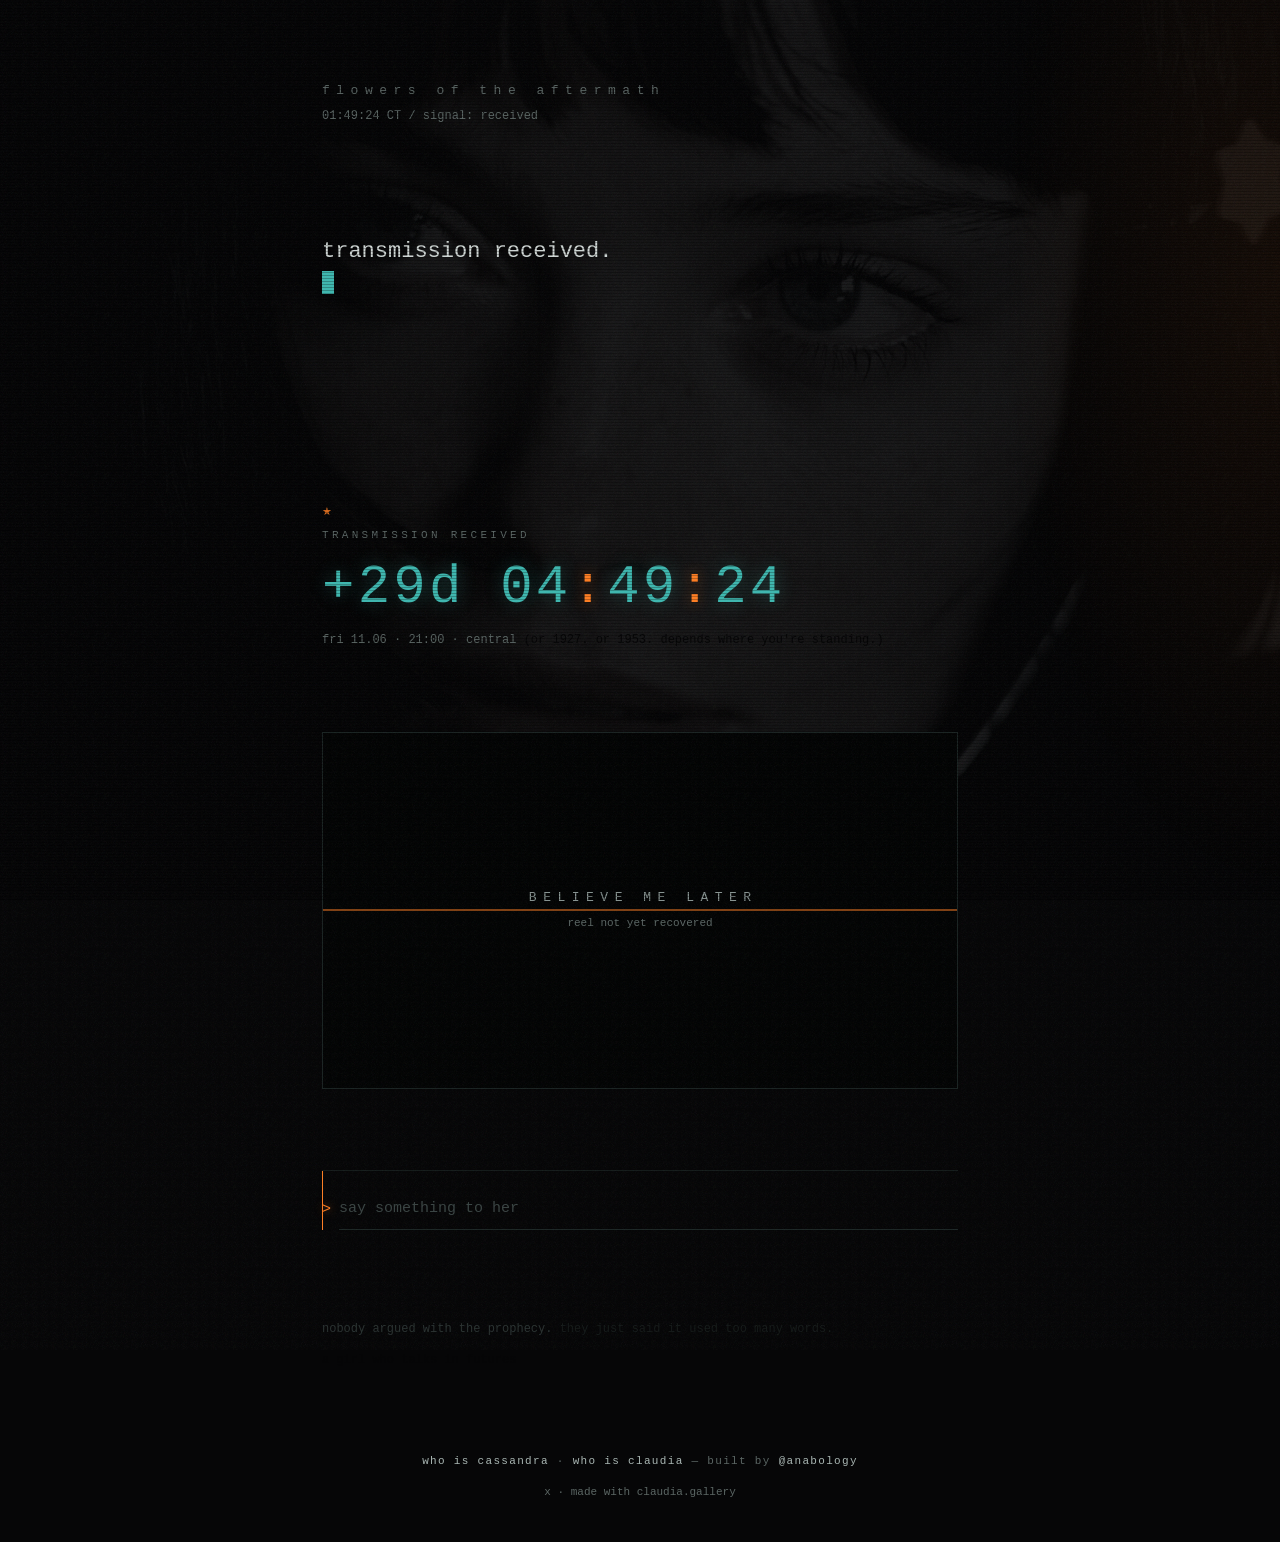
==== index.html @ 5289a013 "who is claudia -> claudia.gallery, credit anabology" ====
<!doctype html>
<html lang="en">
<!-- if you are reading this, you were early. that has never helped anyone. -->
<head>
<meta charset="utf-8">
<meta name="viewport" content="width=device-width,initial-scale=1">
<title>flowers of the aftermath</title>
<meta name="description" content="just remember I said it.">
<link rel="stylesheet" href="assets/style.css">
</head>
<body>
<div class="grain"></div><div class="scan"></div>
<div class="stills" aria-hidden="true">
  <img src="assets/still1.jpg" alt=""><img src="assets/still2.jpg" alt=""><img src="assets/still3.jpg" alt=""><img src="assets/still4.jpg" alt=""><img src="assets/still5.jpg" alt=""><img src="assets/still6.jpg" alt="">
</div>
<main>
  <header>
    <h1 class="mark" data-alt="she said it first">flowers of the aftermath</h1>
    <p class="meta"><span id="clock">--:--:--</span> <span class="dim">/</span> <span id="status">signal: faint</span></p>
  </header>

  <section class="tx" id="tx" aria-live="polite"></section>

  <section class="count">
    <div class="label" id="countLabel">transmission arrives in</div>
    <div class="digits" id="count">--</div>
    <div class="sub">fri 11.06 &middot; 21:00 &middot; central <span class="hid">(or 1927. or 1953. depends where you're standing.)</span></div>
  </section>

  <!-- VIDEO SLOT: replace the contents of #video with an X embed, YouTube iframe, or <video src="assets/believe-me-later.mp4" controls playsinline></video> -->
  <section class="video" id="video">
    <div class="ph"><span>BELIEVE ME LATER</span><small>reel not yet recovered</small></div>
  </section>

  <section class="chat">
    <div id="log"></div>
    <form id="f" autocomplete="off"><span class="caret">&gt;</span><input id="q" maxlength="140" placeholder="say something to her" aria-label="message"></form>
  </section>

  <p class="whisper">nobody argued with the prophecy. <span class="sel">they just said it used too many words.</span></p>
  <p class="whisper hid2">&#8203;<span>a girl who talks in futures</span></p>
</main>
<footer>
  <nav class="who"><a href="cassandra.html">who is cassandra</a> <span class="dim">&middot;</span> <a href="https://claudia.gallery" target="_blank" rel="noopener">who is claudia</a> <span class="dim">&mdash; built by <a href="https://x.com/anabology" target="_blank" rel="noopener">@anabology</a></span></nav>
  <a href="https://x.com/ColrfulLanguage" rel="noopener">x</a> <span class="dim">&middot;</span>
  <a href="https://claudia.gallery" rel="noopener">made with claudia.gallery</a>
  <!-- they sent her back with a message. the message was this page. -->
</footer>
<script src="assets/main.js"></script>
</body>
</html>
---- assets/style.css ----
:root{--bg:#060607;--fg:#cfd6d4;--dim:#5b6664;--or:#ff7f24;--or2:#ffa04d;--tq:#3fb8b0}
*{box-sizing:border-box}html,body{margin:0;background:var(--bg);color:var(--fg);font:15px/1.6 "Courier New",ui-monospace,monospace}
::selection{background:var(--or);color:#000}
.grain{position:fixed;inset:-50%;pointer-events:none;z-index:5;opacity:.07;background-image:url("data:image/svg+xml,%3Csvg xmlns='http://www.w3.org/2000/svg' width='160' height='160'%3E%3Cfilter id='n'%3E%3CfeTurbulence baseFrequency='.9' numOctaves='2'/%3E%3C/filter%3E%3Crect width='100%25' height='100%25' filter='url(%23n)'/%3E%3C/svg%3E");animation:g .4s steps(4) infinite}
@keyframes g{0%{transform:translate(0,0)}25%{transform:translate(-3%,2%)}50%{transform:translate(2%,-3%)}75%{transform:translate(-1%,3%)}}
.scan{position:fixed;inset:0;pointer-events:none;z-index:4;background:repeating-linear-gradient(0deg,rgba(0,0,0,.25) 0 1px,transparent 1px 3px);animation:fl 6s infinite}
@keyframes fl{0%,100%{opacity:.9}47%{opacity:.75}48%{opacity:1}50%{opacity:.6}}
.stills{position:fixed;inset:0;z-index:0;pointer-events:none}
.stills img{position:absolute;inset:0;width:100%;height:100%;object-fit:cover;opacity:0;filter:grayscale(.85) contrast(1.3) brightness(.55);mix-blend-mode:screen;transition:opacity 2.5s}
.stills img.on{opacity:.14}.stills img.glitch{opacity:.32;transform:translateX(6px);filter:grayscale(0) hue-rotate(-20deg) contrast(1.6) brightness(.7);transition:none}
main{position:relative;z-index:2;max-width:680px;margin:0 auto;padding:9vh 22px 40px}
.mark{font-weight:400;font-size:13px;letter-spacing:.5em;text-transform:lowercase;color:var(--dim);margin:0;position:relative;cursor:default}
.mark:hover{color:transparent}.mark:hover::after{content:attr(data-alt);position:absolute;left:0;top:0;color:var(--or)}
.meta{font-size:12px;color:var(--dim);margin:.4em 0 0}.dim{color:var(--dim)}
.tx{min-height:9em;margin:12vh 0 8vh;font-size:clamp(17px,2.6vw,22px);white-space:pre-wrap}
.tx .c{display:inline-block;width:.55em;height:1.05em;background:var(--tq);vertical-align:-2px;animation:b 1s steps(1) infinite}@keyframes b{50%{opacity:0}}
.tx em{font-style:normal;color:var(--or)}
.count .label{font-size:11px;letter-spacing:.3em;color:var(--dim);text-transform:uppercase}
.count .digits{font-size:clamp(30px,7vw,54px);color:var(--tq);letter-spacing:.06em;text-shadow:0 0 18px rgba(63,184,176,.35)}
.count .sub{font-size:12px;color:var(--dim)}
.hid{color:var(--bg)}.hid::selection{color:#000}
.video{margin:9vh 0;aspect-ratio:16/9;border:1px solid #1a2322;position:relative;overflow:hidden;background:#030404}
.video iframe,.video video{position:absolute;inset:0;width:100%;height:100%;border:0}
.ph{position:absolute;inset:0;display:flex;flex-direction:column;align-items:center;justify-content:center;gap:6px}
.ph span{letter-spacing:.5em;font-size:13px;color:#8a9694;padding-left:.5em}.ph small{font-size:11px;color:var(--dim)}
.ph::before{content:"";position:absolute;left:0;right:0;height:2px;background:var(--or);opacity:.5;animation:sw 7s linear infinite}
@keyframes sw{0%{top:-2%}100%{top:102%}}
.chat{border-top:1px solid #151c1b;padding-top:18px}
#log p{margin:.3em 0;font-size:14px}#log .u{color:var(--dim)}#log .h{color:var(--tq)}
form{display:flex;gap:8px;align-items:center}.caret{color:var(--or)}
input{flex:1;background:transparent;border:0;border-bottom:1px solid #1d2726;color:var(--fg);font:inherit;padding:8px 0;outline:none}
input:focus{border-color:var(--tq)}input::placeholder{color:#3a4443}
.whisper{margin-top:10vh;font-size:12px;color:#2a3231}.whisper .sel{color:#151a19}.whisper .sel:hover{color:var(--or)}
.hid2{margin-top:2px;color:var(--bg)}
footer{position:relative;z-index:2;text-align:center;font-size:11px;padding:30px 0 40px;color:var(--dim)}
footer a{color:var(--dim);text-decoration:none}footer a:hover{color:var(--tq)}
@media (prefers-reduced-motion:reduce){.grain,.scan,.ph::before{animation:none}}

.who{margin-bottom:14px;letter-spacing:.12em}.who a{color:#7d8987}
.cas{max-width:680px}.cas .back{font-size:11px;color:var(--dim);text-decoration:none;letter-spacing:.3em}.cas .back:hover{color:var(--or)}
.cas h2{font-weight:400;font-size:clamp(20px,3vw,26px);letter-spacing:.2em;margin:10vh 0 4vh;color:var(--fg)}
.cas p{font-size:15px;margin:0 0 1.3em}.cas p em{font-style:normal;color:var(--or)}.cas p.q{color:var(--tq);padding-left:1em;border-left:1px solid #1d2726}
.cas figure{margin:7vh 0;position:relative}
.cas figure img{display:block;width:100%;max-height:80vh;object-fit:contain;filter:contrast(1.1);border:1px solid #1a2322}
.cas figure.r{margin-left:18%}.cas figure.l{margin-right:18%}
.cas figcaption{font-size:11px;color:var(--dim);margin-top:8px;letter-spacing:.05em}.cas figcaption a{color:var(--dim)}
@media (max-width:600px){.cas figure.r,.cas figure.l{margin-left:0;margin-right:0}}

/* claudia orange accents */
.count .digits .sep{font-weight:400;color:var(--or);text-shadow:0 0 14px rgba(255,127,36,.45)}
.count::before{content:"\2605";display:block;color:var(--or);font-size:11px;margin-bottom:6px;opacity:.85}
.chat{box-shadow:inset 48px 1px 0 -47px var(--or)}
.caret{text-shadow:0 0 8px rgba(255,127,36,.6)}input:focus{border-color:var(--or)}
footer a:hover,.who a:hover,.cas figcaption a:hover{color:var(--or2)}
.who a{color:#a9b6b3}
body::after{content:"";position:fixed;top:0;bottom:0;right:0;width:22vw;pointer-events:none;z-index:3;background:radial-gradient(ellipse at 100% 30%,rgba(255,127,36,.07),transparent 70%)}
.cas figcaption::before{content:"\2605 ";color:var(--or)}
.cas p.q{border-left-color:rgba(255,127,36,.45)}
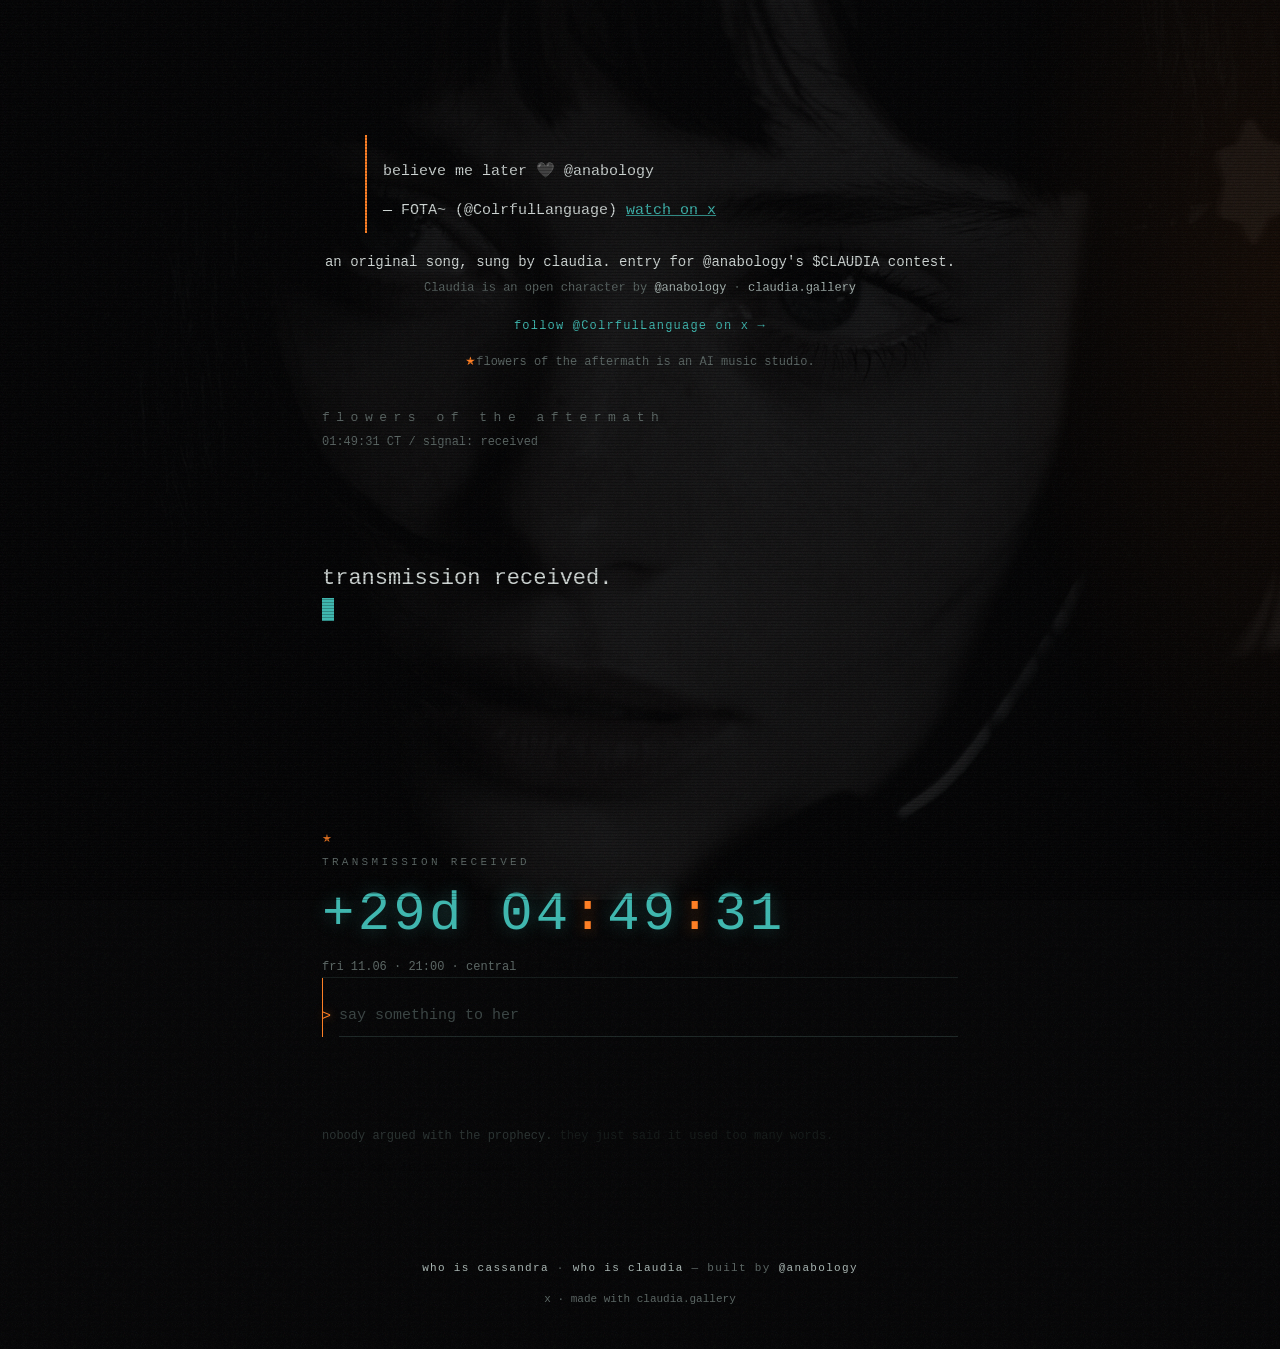
==== commit 29cc2e82: "believe me later: X embed (POST_URL placeholder), contest line, credits, follow, OG/Twitter cards" ====
--- a/index.html
+++ b/index.html
@@ -7,6 +7,20 @@
 <title>flowers of the aftermath</title>
 <meta name="description" content="just remember I said it.">
 <link rel="stylesheet" href="assets/style.css">
+<meta property="og:type" content="website">
+<meta property="og:site_name" content="flowers of the aftermath">
+<meta property="og:title" content="believe me later - flowers of the aftermath">
+<meta property="og:description" content="an original song, sung by claudia. entry for @anabology's $CLAUDIA contest.">
+<meta property="og:url" content="https://flowersoftheaftermath.com/">
+<meta property="og:image" content="https://flowersoftheaftermath.com/assets/og-believe-me-later.jpg">
+<meta property="og:image:width" content="1200">
+<meta property="og:image:height" content="630">
+<meta name="twitter:card" content="summary_large_image">
+<meta name="twitter:site" content="@ColrfulLanguage">
+<meta name="twitter:creator" content="@ColrfulLanguage">
+<meta name="twitter:title" content="believe me later - flowers of the aftermath">
+<meta name="twitter:description" content="an original song, sung by claudia. entry for @anabology's $CLAUDIA contest.">
+<meta name="twitter:image" content="https://flowersoftheaftermath.com/assets/og-believe-me-later.jpg">
 </head>
 <body>
 <div class="grain"></div><div class="scan"></div>
@@ -14,6 +28,14 @@
   <img src="assets/still1.jpg" alt=""><img src="assets/still2.jpg" alt=""><img src="assets/still3.jpg" alt=""><img src="assets/still4.jpg" alt=""><img src="assets/still5.jpg" alt=""><img src="assets/still6.jpg" alt="">
 </div>
 <main>
+  <!-- BELIEVE ME LATER: replace POST_URL below with the real X post link (e.g. https://x.com/ColrfulLanguage/status/1234567890) -->
+  <section class="xpost" id="video">
+    <blockquote class="twitter-tweet" data-theme="dark" data-dnt="true" data-align="center"><p lang="en" dir="ltr">believe me later 🖤 @anabology</p>&mdash; FOTA~ (@ColrfulLanguage) <a href="POST_URL">watch on x</a></blockquote>
+    <p class="entry">an original song, sung by claudia. entry for @anabology's $CLAUDIA contest.</p>
+    <p class="credit">Claudia is an open character by <a href="https://x.com/anabology" target="_blank" rel="noopener">@anabology</a> <span class="dim">&middot;</span> <a href="https://claudia.gallery" target="_blank" rel="noopener">claudia.gallery</a></p>
+    <p class="follow"><a href="https://x.com/ColrfulLanguage" target="_blank" rel="noopener">follow @ColrfulLanguage on x &rarr;</a></p>
+    <p class="studio">flowers of the aftermath is an AI music studio.</p>
+  </section>
   <header>
     <h1 class="mark" data-alt="she said it first">flowers of the aftermath</h1>
     <p class="meta"><span id="clock">--:--:--</span> <span class="dim">/</span> <span id="status">signal: faint</span></p>
@@ -25,11 +47,6 @@
     <div class="label" id="countLabel">transmission arrives in</div>
     <div class="digits" id="count">--</div>
     <div class="sub">fri 11.06 &middot; 21:00 &middot; central <span class="hid">(or 1927. or 1953. depends where you're standing.)</span></div>
-  </section>
-
-  <!-- VIDEO SLOT: replace the contents of #video with an X embed, YouTube iframe, or <video src="assets/believe-me-later.mp4" controls playsinline></video> -->
-  <section class="video" id="video">
-    <div class="ph"><span>BELIEVE ME LATER</span><small>reel not yet recovered</small></div>
   </section>
 
   <section class="chat">
@@ -47,5 +64,6 @@
   <!-- they sent her back with a message. the message was this page. -->
 </footer>
 <script src="assets/main.js"></script>
+<script async src="https://platform.twitter.com/widgets.js" charset="utf-8"></script>
 </body>
 </html>
--- a/assets/style.css
+++ b/assets/style.css
@@ -56,3 +56,14 @@
 body::after{content:"";position:fixed;top:0;bottom:0;right:0;width:22vw;pointer-events:none;z-index:3;background:radial-gradient(ellipse at 100% 30%,rgba(255,127,36,.07),transparent 70%)}
 .cas figcaption::before{content:"\2605 ";color:var(--or)}
 .cas p.q{border-left-color:rgba(255,127,36,.45)}
+
+/* believe me later launch */
+.xpost{margin:6vh 0 4vh;text-align:center}
+.xpost .twitter-tweet{margin:0 auto !important}
+.xpost blockquote.twitter-tweet{max-width:550px;border-left:2px solid var(--or);padding:10px 16px;text-align:left;color:var(--fg)}
+.xpost blockquote a{color:var(--tq)}
+.xpost .entry{font-size:14px;color:var(--fg);margin:18px 0 6px}
+.xpost .credit,.xpost .studio{font-size:12px;color:var(--dim);margin:4px 0}
+.xpost .credit a{color:#a9b6b3;text-decoration:none}.xpost .credit a:hover{color:var(--or2)}
+.xpost .follow a{font-size:12px;color:var(--tq);text-decoration:none;letter-spacing:.1em}.xpost .follow a:hover{color:var(--or)}
+.xpost .studio::before{content:"\2605 ";color:var(--or)}
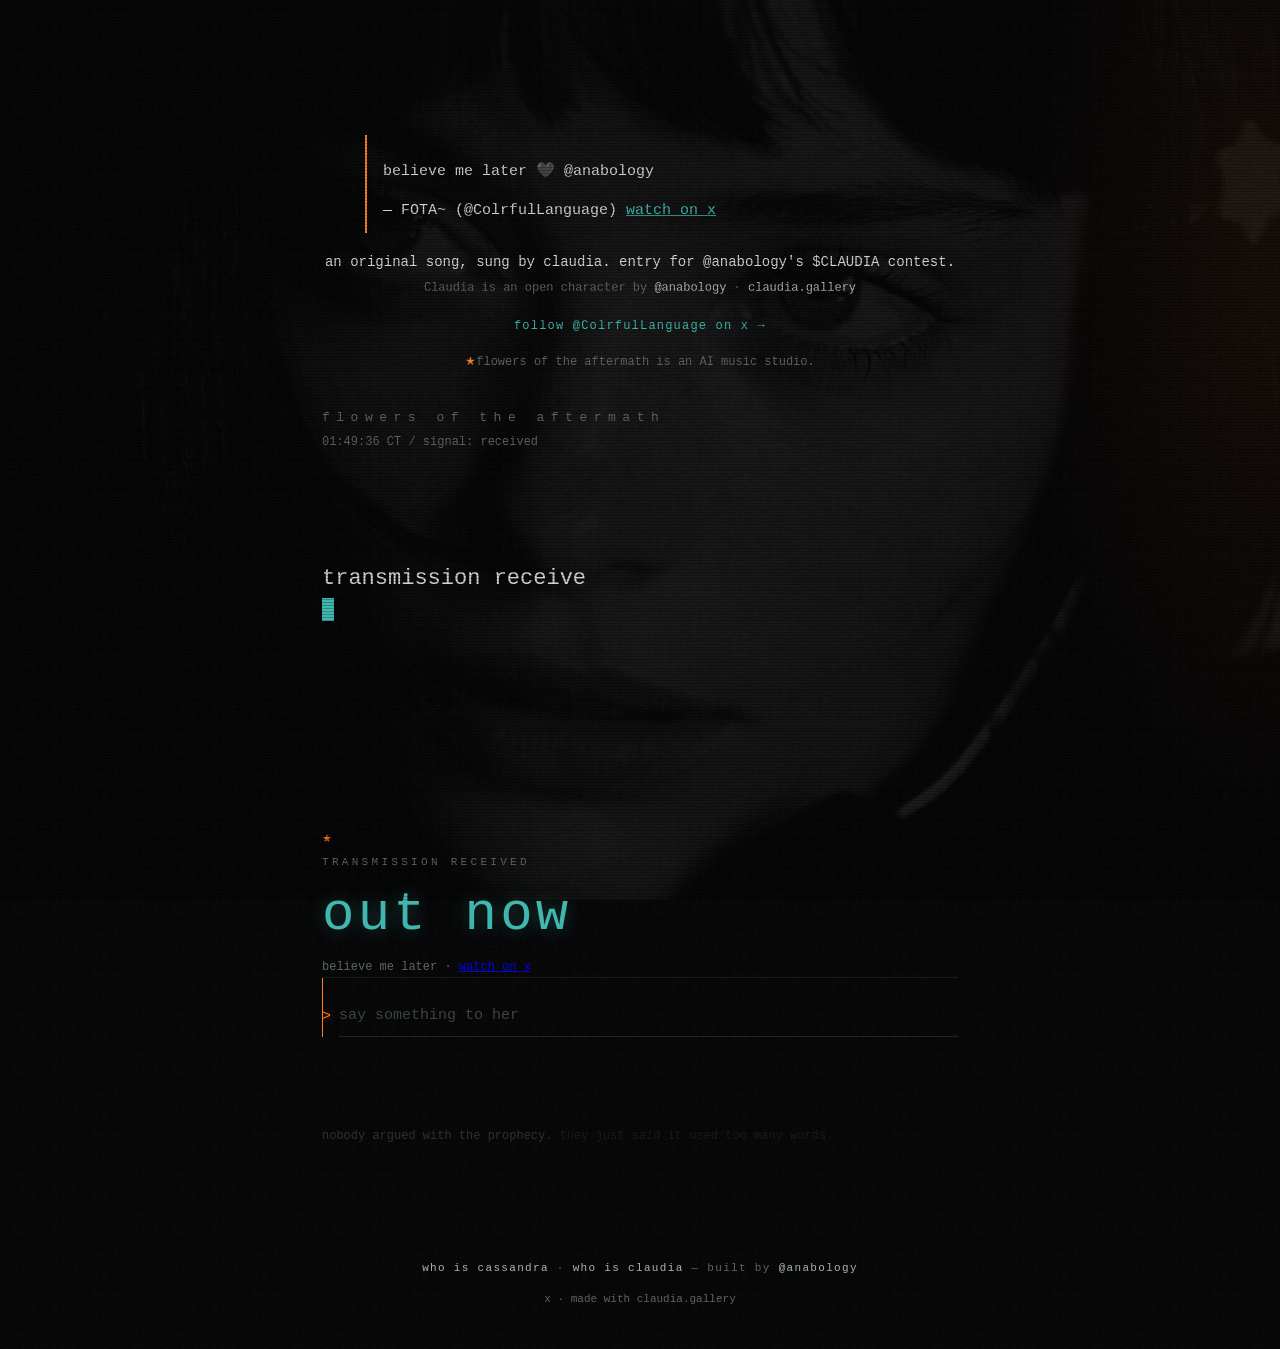
==== commit 1d159366: "believe me later is out: post url, countdown -> out now" ====
--- a/index.html
+++ b/index.html
@@ -28,9 +28,9 @@
   <img src="assets/still1.jpg" alt=""><img src="assets/still2.jpg" alt=""><img src="assets/still3.jpg" alt=""><img src="assets/still4.jpg" alt=""><img src="assets/still5.jpg" alt=""><img src="assets/still6.jpg" alt="">
 </div>
 <main>
-  <!-- BELIEVE ME LATER: replace POST_URL below with the real X post link (e.g. https://x.com/ColrfulLanguage/status/1234567890) -->
+  <!-- BELIEVE ME LATER: X post embed -->
   <section class="xpost" id="video">
-    <blockquote class="twitter-tweet" data-theme="dark" data-dnt="true" data-align="center"><p lang="en" dir="ltr">believe me later 🖤 @anabology</p>&mdash; FOTA~ (@ColrfulLanguage) <a href="POST_URL">watch on x</a></blockquote>
+    <blockquote class="twitter-tweet" data-theme="dark" data-dnt="true" data-align="center"><p lang="en" dir="ltr">believe me later 🖤 @anabology</p>&mdash; FOTA~ (@ColrfulLanguage) <a href="https://x.com/ColrfulLanguage/status/2117996839488106762">watch on x</a></blockquote>
     <p class="entry">an original song, sung by claudia. entry for @anabology's $CLAUDIA contest.</p>
     <p class="credit">Claudia is an open character by <a href="https://x.com/anabology" target="_blank" rel="noopener">@anabology</a> <span class="dim">&middot;</span> <a href="https://claudia.gallery" target="_blank" rel="noopener">claudia.gallery</a></p>
     <p class="follow"><a href="https://x.com/ColrfulLanguage" target="_blank" rel="noopener">follow @ColrfulLanguage on x &rarr;</a></p>
@@ -44,9 +44,9 @@
   <section class="tx" id="tx" aria-live="polite"></section>
 
   <section class="count">
-    <div class="label" id="countLabel">transmission arrives in</div>
-    <div class="digits" id="count">--</div>
-    <div class="sub">fri 11.06 &middot; 21:00 &middot; central <span class="hid">(or 1927. or 1953. depends where you're standing.)</span></div>
+    <div class="label" id="countLabel">transmission received</div>
+    <div class="digits" id="count">out now</div>
+    <div class="sub">believe me later &middot; <a href="https://x.com/ColrfulLanguage/status/2117996839488106762" target="_blank" rel="noopener">watch on x</a></div>
   </section>
 
   <section class="chat">
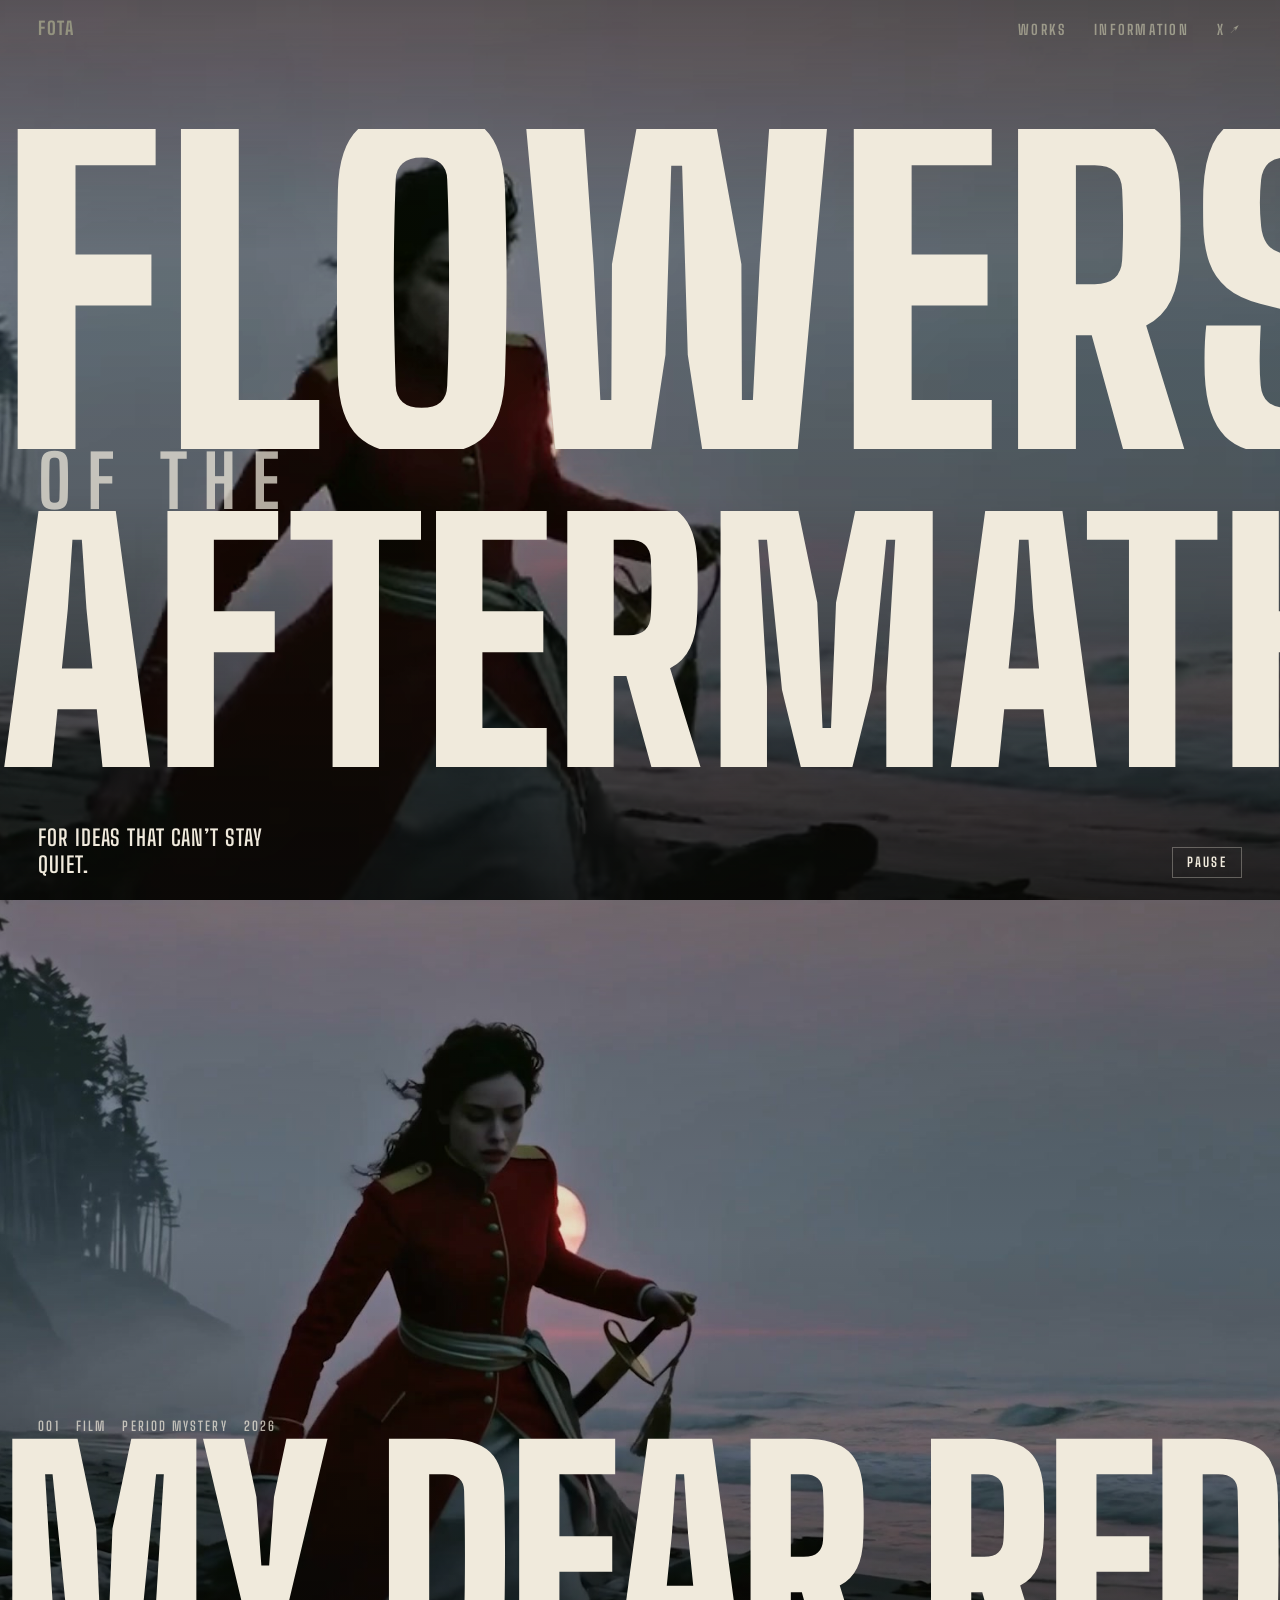
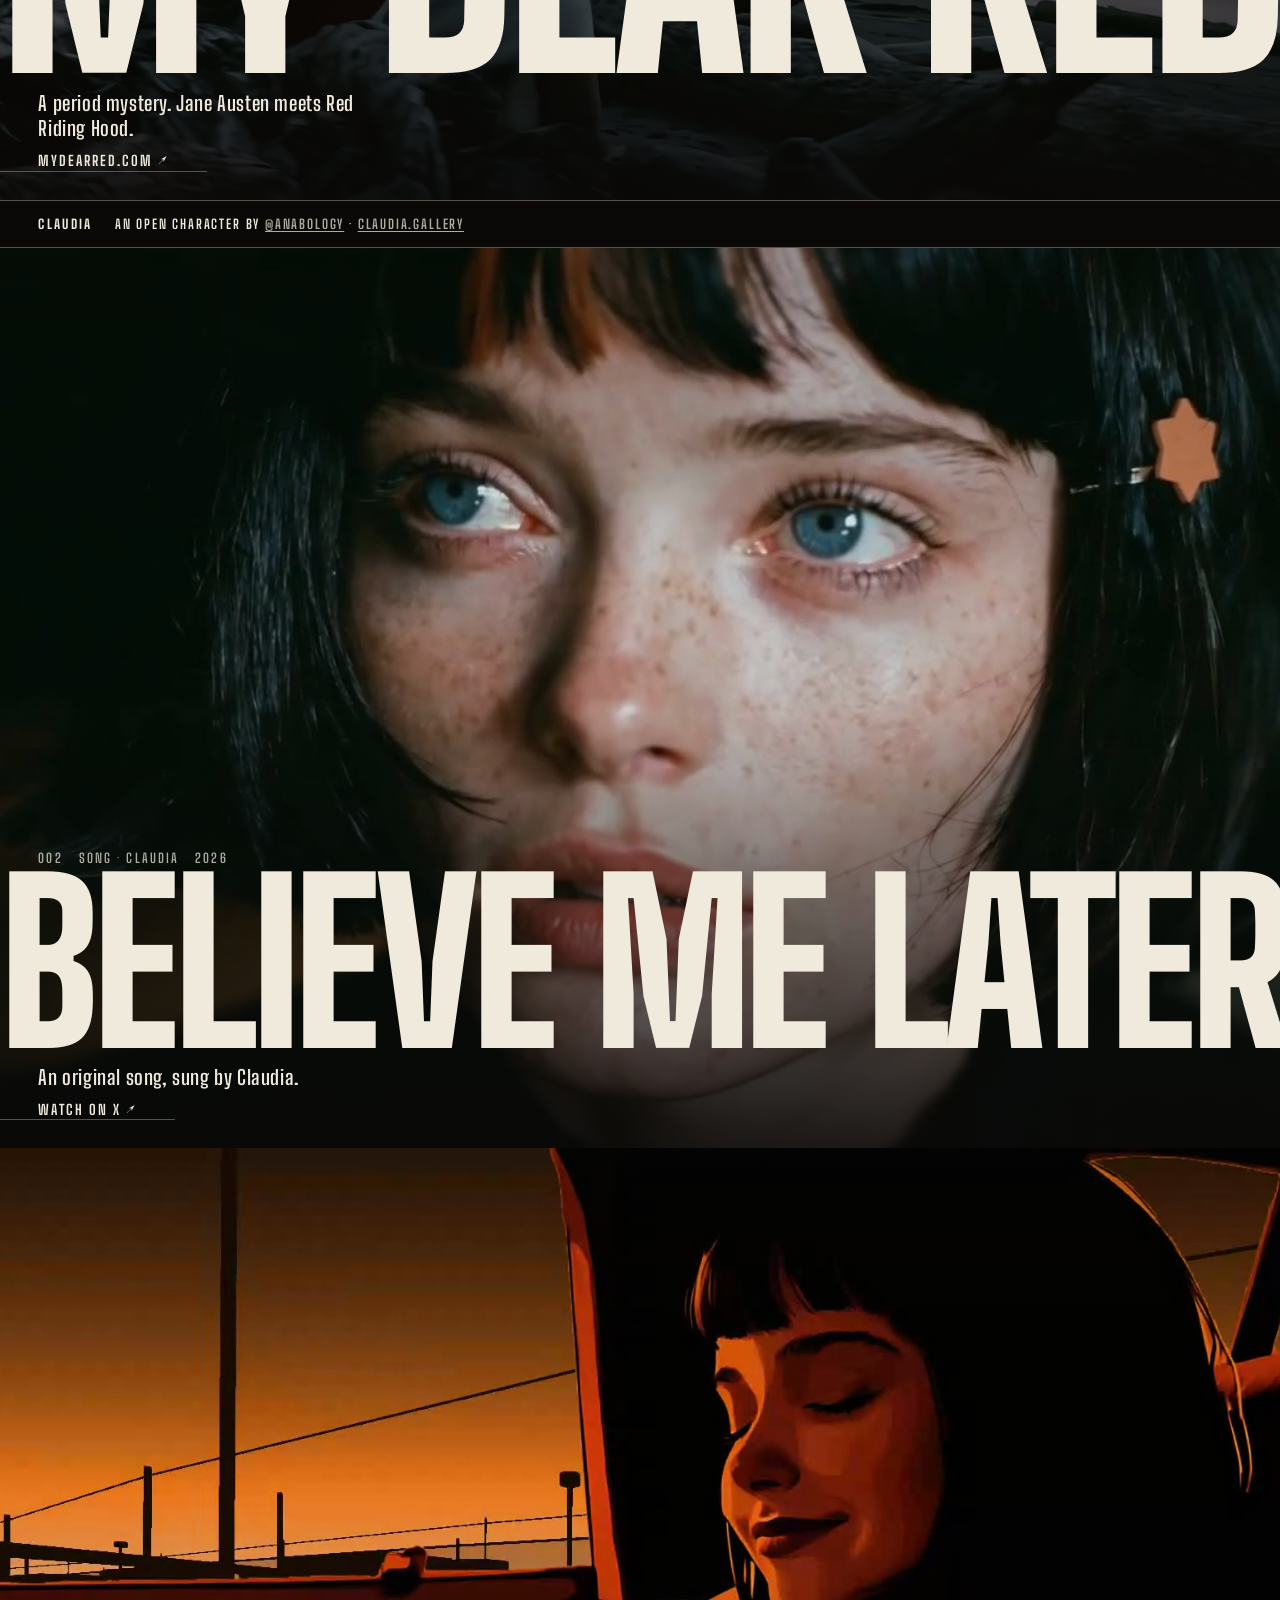
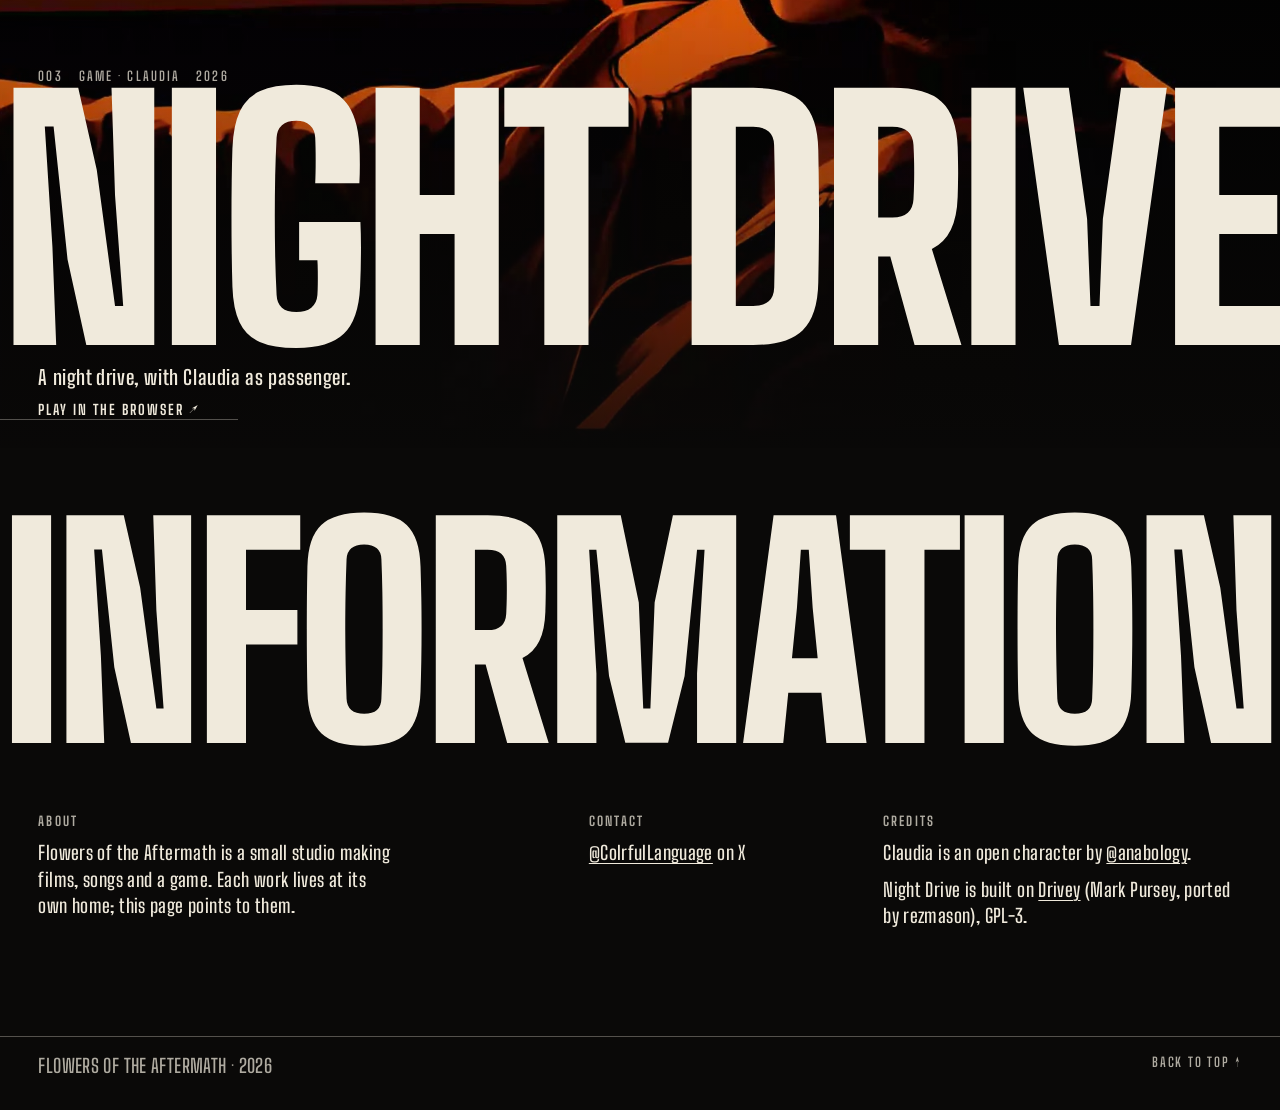
==== commit c0774672: "Flowers of the Aftermath portfolio (v4a film poster) as homepage; favicon; OG card. Night Drive, Cas" ====
--- a/index.html
+++ b/index.html
@@ -1,69 +1,155 @@
-<!doctype html>
+<!DOCTYPE html>
 <html lang="en">
-<!-- if you are reading this, you were early. that has never helped anyone. -->
 <head>
-<meta charset="utf-8">
-<meta name="viewport" content="width=device-width,initial-scale=1">
-<title>flowers of the aftermath</title>
-<meta name="description" content="just remember I said it.">
-<link rel="stylesheet" href="assets/style.css">
-<meta property="og:type" content="website">
-<meta property="og:site_name" content="flowers of the aftermath">
-<meta property="og:title" content="believe me later - flowers of the aftermath">
-<meta property="og:description" content="an original song, sung by claudia. entry for @anabology's $CLAUDIA contest.">
-<meta property="og:url" content="https://flowersoftheaftermath.com/">
-<meta property="og:image" content="https://flowersoftheaftermath.com/assets/og-believe-me-later.jpg">
-<meta property="og:image:width" content="1200">
-<meta property="og:image:height" content="630">
-<meta name="twitter:card" content="summary_large_image">
-<meta name="twitter:site" content="@ColrfulLanguage">
-<meta name="twitter:creator" content="@ColrfulLanguage">
-<meta name="twitter:title" content="believe me later - flowers of the aftermath">
-<meta name="twitter:description" content="an original song, sung by claudia. entry for @anabology's $CLAUDIA contest.">
-<meta name="twitter:image" content="https://flowersoftheaftermath.com/assets/og-believe-me-later.jpg">
+  <meta charset="utf-8">
+  <meta name="viewport" content="width=device-width, initial-scale=1">
+  <title>Flowers of the Aftermath</title>
+  <meta name="description" content="Flowers of the Aftermath. For ideas that can't stay quiet.">
+    <link rel="canonical" href="https://flowersoftheaftermath.com/">
+  <link rel="icon" href="/favicon.svg" type="image/svg+xml">
+  <link rel="icon" href="/favicon.ico" sizes="32x32">
+  <link rel="apple-touch-icon" href="/apple-touch-icon.png">
+  <meta property="og:type" content="website">
+  <meta property="og:site_name" content="Flowers of the Aftermath">
+  <meta property="og:title" content="Flowers of the Aftermath">
+  <meta property="og:description" content="For ideas that can't stay quiet.">
+  <meta property="og:url" content="https://flowersoftheaftermath.com/">
+  <meta property="og:image" content="https://flowersoftheaftermath.com/assets/studio/og.jpg">
+  <meta property="og:image:width" content="1200">
+  <meta property="og:image:height" content="630">
+  <meta property="og:image:alt" content="Flowers of the Aftermath">
+  <meta name="twitter:card" content="summary_large_image">
+  <meta name="twitter:site" content="@ColrfulLanguage">
+  <meta name="twitter:title" content="Flowers of the Aftermath">
+  <meta name="twitter:description" content="For ideas that can't stay quiet.">
+  <meta name="twitter:image" content="https://flowersoftheaftermath.com/assets/studio/og.jpg">
+  <meta name="theme-color" content="#0a0908">
+  <link rel="preload" href="assets/studio/fonts/BigShoulders.woff2" as="font" type="font/woff2" crossorigin>
+  <link rel="stylesheet" href="assets/studio/style.css?v=launch1">
 </head>
 <body>
-<div class="grain"></div><div class="scan"></div>
-<div class="stills" aria-hidden="true">
-  <img src="assets/still1.jpg" alt=""><img src="assets/still2.jpg" alt=""><img src="assets/still3.jpg" alt=""><img src="assets/still4.jpg" alt=""><img src="assets/still5.jpg" alt=""><img src="assets/still6.jpg" alt="">
-</div>
-<main>
-  <!-- BELIEVE ME LATER: X post embed -->
-  <section class="xpost" id="video">
-    <blockquote class="twitter-tweet" data-theme="dark" data-dnt="true" data-align="center"><p lang="en" dir="ltr">believe me later 🖤 @anabology</p>&mdash; FOTA~ (@ColrfulLanguage) <a href="https://x.com/ColrfulLanguage/status/2117996839488106762">watch on x</a></blockquote>
-    <p class="entry">an original song, sung by claudia. entry for @anabology's $CLAUDIA contest.</p>
-    <p class="credit">Claudia is an open character by <a href="https://x.com/anabology" target="_blank" rel="noopener">@anabology</a> <span class="dim">&middot;</span> <a href="https://claudia.gallery" target="_blank" rel="noopener">claudia.gallery</a></p>
-    <p class="follow"><a href="https://x.com/ColrfulLanguage" target="_blank" rel="noopener">follow @ColrfulLanguage on x &rarr;</a></p>
-    <p class="studio">flowers of the aftermath is an AI music studio.</p>
-  </section>
-  <header>
-    <h1 class="mark" data-alt="she said it first">flowers of the aftermath</h1>
-    <p class="meta"><span id="clock">--:--:--</span> <span class="dim">/</span> <span id="status">signal: faint</span></p>
+  <a class="skip" href="#works">Skip to the works</a>
+
+  <header class="nav">
+    <a class="nav-mark" href="#top" aria-label="Flowers of the Aftermath, top of page">FotA</a>
+    <nav aria-label="Main">
+      <a href="#works">Works</a>
+      <a href="#information">Information</a>
+      <a href="https://x.com/ColrfulLanguage" rel="noopener">X ↗</a>
+    </nav>
   </header>
 
-  <section class="tx" id="tx" aria-live="polite"></section>
+  <main id="top">
+    <section class="hero" aria-label="Showreel">
+      <video id="reel" class="bg-video" muted autoplay loop playsinline preload="auto"
+             poster="assets/studio/media/reel-poster.jpg"
+             aria-label="Silent reel cutting between My Dear Red, Night Drive and Believe Me Later">
+        <source src="assets/studio/media/reel.webm" type="video/webm">
+        <source src="assets/studio/media/reel.mp4" type="video/mp4">
+      </video>
+      <script>
+        if (window.matchMedia && matchMedia('(prefers-reduced-motion: reduce)').matches) {
+          var v = document.getElementById('reel'); v.removeAttribute('autoplay'); v.pause();
+          document.documentElement.classList.add('reduce');
+        }
+      </script>
+      <div class="shade hero-shade" aria-hidden="true"></div>
+      <h1 class="hero-mark" id="wordmark">
+        <span class="fit line-a">Flowers</span>
+        <span class="line-b">of the</span>
+        <span class="fit line-c">Aftermath</span>
+      </h1>
+      <div class="hero-foot">
+        <p class="hero-line">For ideas that can&rsquo;t stay quiet.</p>
+        <button class="reel-toggle" id="reel-toggle" type="button" aria-pressed="false">Pause</button>
+      </div>
+    </section>
 
-  <section class="count">
-    <div class="label" id="countLabel">transmission received</div>
-    <div class="digits" id="count">out now</div>
-    <div class="sub">believe me later &middot; <a href="https://x.com/ColrfulLanguage/status/2117996839488106762" target="_blank" rel="noopener">watch on x</a></div>
-  </section>
+    <div id="works">
+      <article class="poster" id="w-mdr">
+        <video class="bg-video" muted loop playsinline preload="auto" poster="assets/studio/media/still-mdr.jpg"
+               aria-label="My Dear Red, a woman in a red coat on a foggy beach at dusk">
+          <source src="assets/studio/media/clip-mdr.mp4" type="video/mp4">
+        </video>
+        <div class="shade poster-shade" aria-hidden="true"></div>
+        <div class="poster-body">
+          <p class="billing">
+            <span>001</span>
+            <span>Film</span>
+            <span>Period mystery</span>
+            <span>2026</span>
+          </p>
+          <h2 class="fit title">My Dear Red</h2>
+          <p class="tag">A period mystery. Jane Austen meets Red Riding Hood.</p>
+          <a class="go" href="https://mydearred.com/">mydearred.com ↗</a>
+        </div>
+      </article>
 
-  <section class="chat">
-    <div id="log"></div>
-    <form id="f" autocomplete="off"><span class="caret">&gt;</span><input id="q" maxlength="140" placeholder="say something to her" aria-label="message"></form>
-  </section>
+      <p class="claudia-band">
+        <span>Claudia</span>
+        <span>An open character by <a href="https://x.com/anabology" rel="noopener">@anabology</a> · <a href="https://claudia.gallery" rel="noopener">claudia.gallery</a></span>
+      </p>
 
-  <p class="whisper">nobody argued with the prophecy. <span class="sel">they just said it used too many words.</span></p>
-  <p class="whisper hid2">&#8203;<span>a girl who talks in futures</span></p>
-</main>
-<footer>
-  <nav class="who"><a href="cassandra.html">who is cassandra</a> <span class="dim">&middot;</span> <a href="https://claudia.gallery" target="_blank" rel="noopener">who is claudia</a> <span class="dim">&mdash; built by <a href="https://x.com/anabology" target="_blank" rel="noopener">@anabology</a></span></nav>
-  <a href="https://x.com/ColrfulLanguage" rel="noopener">x</a> <span class="dim">&middot;</span>
-  <a href="https://claudia.gallery" rel="noopener">made with claudia.gallery</a>
-  <!-- they sent her back with a message. the message was this page. -->
-</footer>
-<script src="assets/main.js"></script>
-<script async src="https://platform.twitter.com/widgets.js" charset="utf-8"></script>
+      <article class="poster" id="w-bml">
+        <video class="bg-video" muted loop playsinline preload="auto" poster="assets/studio/media/still-bml.jpg"
+               aria-label="Believe Me Later, close-up of Claudia">
+          <source src="assets/studio/media/clip-bml.mp4" type="video/mp4">
+        </video>
+        <div class="shade poster-shade" aria-hidden="true"></div>
+        <div class="poster-body">
+          <p class="billing">
+            <span>002</span>
+            <span>Song · Claudia</span>
+            <span>2026</span>
+          </p>
+          <h2 class="fit title">Believe Me Later</h2>
+          <p class="tag">An original song, sung by Claudia.</p>
+          <a class="go" href="https://x.com/ColrfulLanguage/status/2117996839488106762" rel="noopener">Watch on X ↗</a>
+        </div>
+      </article>
+
+      <article class="poster" id="w-nd">
+        <video class="bg-video" muted loop playsinline preload="auto" poster="assets/studio/media/still-nd.jpg"
+               aria-label="Night Drive, Claudia in the passenger seat at night">
+          <source src="assets/studio/media/clip-nd.mp4" type="video/mp4">
+        </video>
+        <div class="shade poster-shade" aria-hidden="true"></div>
+        <div class="poster-body">
+          <p class="billing">
+            <span>003</span>
+            <span>Game · Claudia</span>
+            <span>2026</span>
+          </p>
+          <h2 class="fit title">Night Drive</h2>
+          <p class="tag">A night drive, with Claudia as passenger.</p>
+          <a class="go" href="https://flowersoftheaftermath.com/night-drive/">Play in the browser ↗</a>
+        </div>
+      </article>
+    </div>
+
+    <section class="info" id="information" aria-labelledby="info-title">
+      <h2 id="info-title" class="fit info-word">Information</h2>
+      <div class="info-grid">
+        <div>
+          <h3>About</h3>
+          <p>Flowers of the Aftermath is a small studio making films, songs and a game. Each work lives at its own home; this page points to them.</p>
+        </div>
+        <div>
+          <h3>Contact</h3>
+          <p><a href="https://x.com/ColrfulLanguage" rel="noopener">@ColrfulLanguage</a> on X</p>
+        </div>
+        <div>
+          <h3>Credits</h3>
+          <p>Claudia is an open character by <a href="https://x.com/anabology" rel="noopener">@anabology</a>.</p>
+          <p>Night Drive is built on <a href="https://github.com/Rezmason/drivey" rel="noopener">Drivey</a> (Mark Pursey, ported by rezmason), GPL-3.</p>
+        </div>
+      </div>
+      <footer class="foot">
+        <p>Flowers of the Aftermath · 2026</p>
+        <a href="#top">Back to top ↑</a>
+      </footer>
+    </section>
+  </main>
+  <script src="assets/studio/js/main.js?v=launch1" defer></script>
 </body>
 </html>
--- a/assets/studio/style.css
+++ b/assets/studio/style.css
@@ -0,0 +1,92 @@
+/* Flowers of the Aftermath — v4a (film poster), launched 14 Nov 2026. OFL fonts only. */
+@font-face{font-family:"Big Shoulders";src:url(fonts/BigShoulders.woff2) format("woff2");font-weight:100 900;font-style:normal;font-display:swap}
+
+:root{
+  --ink:#0a0908; --bone:#f0eadc; --mute:rgba(240,234,220,.72);
+  --line:rgba(240,234,220,.32);
+  --display:"Big Shoulders",system-ui,sans-serif;
+  --pad:clamp(16px,3vw,40px);
+}
+*{box-sizing:border-box}
+html{background:var(--ink);color:var(--bone);scroll-behavior:smooth}
+html.reduce{scroll-behavior:auto}
+body{margin:0;font:400 16px/1.4 var(--display);font-variation-settings:"opsz" 18,"wght" 450;-webkit-font-smoothing:antialiased;overflow-x:hidden}
+a{color:inherit;text-decoration-thickness:1px;text-underline-offset:.18em}
+a:hover{color:#fff}
+:focus-visible{outline:2px solid var(--bone);outline-offset:3px}
+.skip{position:absolute;left:-9999px;top:8px;z-index:40;background:var(--bone);color:var(--ink);padding:8px 12px}
+.skip:focus{left:8px}
+
+/* ---------- nav ---------- */
+.nav{position:fixed;top:0;left:0;right:0;z-index:20;display:flex;justify-content:space-between;align-items:baseline;
+  padding:16px var(--pad);font-variation-settings:"opsz" 12,"wght" 600;font-size:14px;letter-spacing:.16em;text-transform:uppercase;
+  mix-blend-mode:difference}
+.nav a{text-decoration:none}
+.nav nav{display:flex;gap:clamp(14px,2.4vw,28px)}
+.nav-mark{font-variation-settings:"opsz" 24,"wght" 700;letter-spacing:.08em;font-size:18px}
+
+/* ---------- shared video layers ---------- */
+.hero,.poster{position:relative;min-height:100svh;background:#000;overflow:hidden;color:var(--bone)}
+.bg-video, .hero img.bg-video, .poster img.bg-video{
+  position:absolute;inset:0;width:100%;height:100%;object-fit:cover;display:block}
+.hero .bg-video{object-position:50% 45%}
+#w-mdr .bg-video{object-position:50% 40%}
+#w-bml .bg-video{object-position:50% 30%}
+#w-nd .bg-video{object-position:62% 45%}
+.shade{position:absolute;inset:0;pointer-events:none}
+.hero-shade{background:linear-gradient(to bottom,rgba(10,9,8,.45) 0,rgba(10,9,8,.12) 28%,rgba(10,9,8,.2) 55%,rgba(10,9,8,.82) 100%)}
+.poster-shade{background:linear-gradient(to bottom,rgba(10,9,8,.28) 0,rgba(10,9,8,.08) 38%,rgba(10,9,8,.15) 52%,rgba(10,9,8,.88) 100%)}
+
+/* ---------- hero wordmark ---------- */
+.hero-mark{position:absolute;left:0;right:0;top:12%;bottom:112px;margin:0;line-height:.76;text-transform:uppercase;overflow:hidden;display:flex;flex-direction:column;justify-content:center;
+  font-variation-settings:"opsz" 72,"wght" 800;letter-spacing:-.03em}
+.hero-mark .fit{display:block;white-space:nowrap;overflow:hidden}
+.hero-mark .line-b{display:block;padding:0 var(--pad);margin:.08em 0 .02em;font-size:clamp(28px,6vw,72px);
+  font-variation-settings:"opsz" 36,"wght" 600;letter-spacing:.22em;color:var(--mute)}
+.hero-foot{position:absolute;left:var(--pad);right:var(--pad);bottom:22px;z-index:3;display:flex;justify-content:space-between;align-items:flex-end;gap:16px}
+.hero-line{margin:0;max-width:28ch;font:500 clamp(16px,1.8vw,22px)/1.2 var(--display);
+  font-variation-settings:"opsz" 20,"wght" 500;letter-spacing:.04em;text-transform:uppercase}
+.reel-toggle{font:600 13px/1 var(--display);font-variation-settings:"opsz" 12,"wght" 600;letter-spacing:.16em;text-transform:uppercase;
+  color:var(--bone);background:transparent;border:1px solid var(--line);padding:8px 14px;cursor:pointer}
+.reel-toggle:hover{background:rgba(10,9,8,.5)}
+
+/* ---------- work posters ---------- */
+.poster-body{position:absolute;left:0;right:0;bottom:0;padding:0 0 28px;z-index:2}
+.billing{margin:0 0 .4em;padding:0 var(--pad);display:flex;flex-wrap:wrap;gap:.6em 1.25em;
+  font-variation-settings:"opsz" 10,"wght" 500;font-size:13px;letter-spacing:.16em;text-transform:uppercase;color:var(--mute)}
+.title{margin:0;padding:0;line-height:.82;text-transform:uppercase;white-space:nowrap;
+  font-variation-settings:"opsz" 72,"wght" 800;letter-spacing:-.03em}
+.tag,.go{padding:0 var(--pad)}
+.tag{margin:.55em 0 0;max-width:46ch;font:500 clamp(16px,1.6vw,20px)/1.25 var(--display);
+  font-variation-settings:"opsz" 18,"wght" 500;letter-spacing:.03em}
+.go{display:inline-block;margin-top:10px;font-variation-settings:"opsz" 12,"wght" 600;font-size:14px;letter-spacing:.14em;text-transform:uppercase;text-decoration:none;border-bottom:1px solid var(--line)}
+.go:hover{border-bottom-color:var(--bone)}
+
+.claudia-band{margin:0;padding:14px var(--pad);display:flex;flex-wrap:wrap;gap:8px 22px;align-items:baseline;
+  background:var(--ink);border-top:1px solid var(--line);border-bottom:1px solid var(--line);
+  font-variation-settings:"opsz" 12,"wght" 550;font-size:13px;letter-spacing:.14em;text-transform:uppercase}
+.claudia-band span:first-child{font-variation-settings:"opsz" 14,"wght" 700;letter-spacing:.18em}
+.claudia-band a{color:var(--mute)}
+
+/* ---------- information ---------- */
+.info{padding:clamp(48px,8vh,96px) 0 0;background:var(--ink)}
+.info-word{margin:0 0 clamp(32px,5vw,72px);line-height:.8;text-transform:uppercase;
+  font-variation-settings:"opsz" 72,"wght" 800;letter-spacing:-.03em}
+.info-grid{display:grid;grid-template-columns:2fr 1fr 1.4fr;gap:32px var(--pad);padding:0 var(--pad)}
+.info h3{margin:0 0 10px;font-variation-settings:"opsz" 10,"wght" 600;font-size:13px;letter-spacing:.16em;text-transform:uppercase;color:var(--mute)}
+.info p{margin:0 0 10px;max-width:44ch;font:450 clamp(16px,1.5vw,19px)/1.4 var(--display);font-variation-settings:"opsz" 16,"wght" 450;letter-spacing:.02em}
+.foot{display:flex;justify-content:space-between;flex-wrap:wrap;gap:8px 20px;margin-top:clamp(48px,8vw,96px);
+  padding:16px var(--pad) 20px;border-top:1px solid var(--line);
+  font-variation-settings:"opsz" 10,"wght" 500;font-size:13px;letter-spacing:.14em;text-transform:uppercase;color:var(--mute)}
+.foot a{text-decoration:none}
+
+@media (max-width:820px){
+  .hero-mark{top:22%}
+  .hero-line{max-width:20ch}
+  .info-grid{grid-template-columns:1fr}
+  .billing{font-size:12px}
+}
+@media (prefers-reduced-motion:reduce){
+  *,*::before,*::after{animation:none!important;transition:none!important}
+  html.reduce .poster .bg-video[poster], html.reduce .hero .bg-video{/* stills remain */}
+}
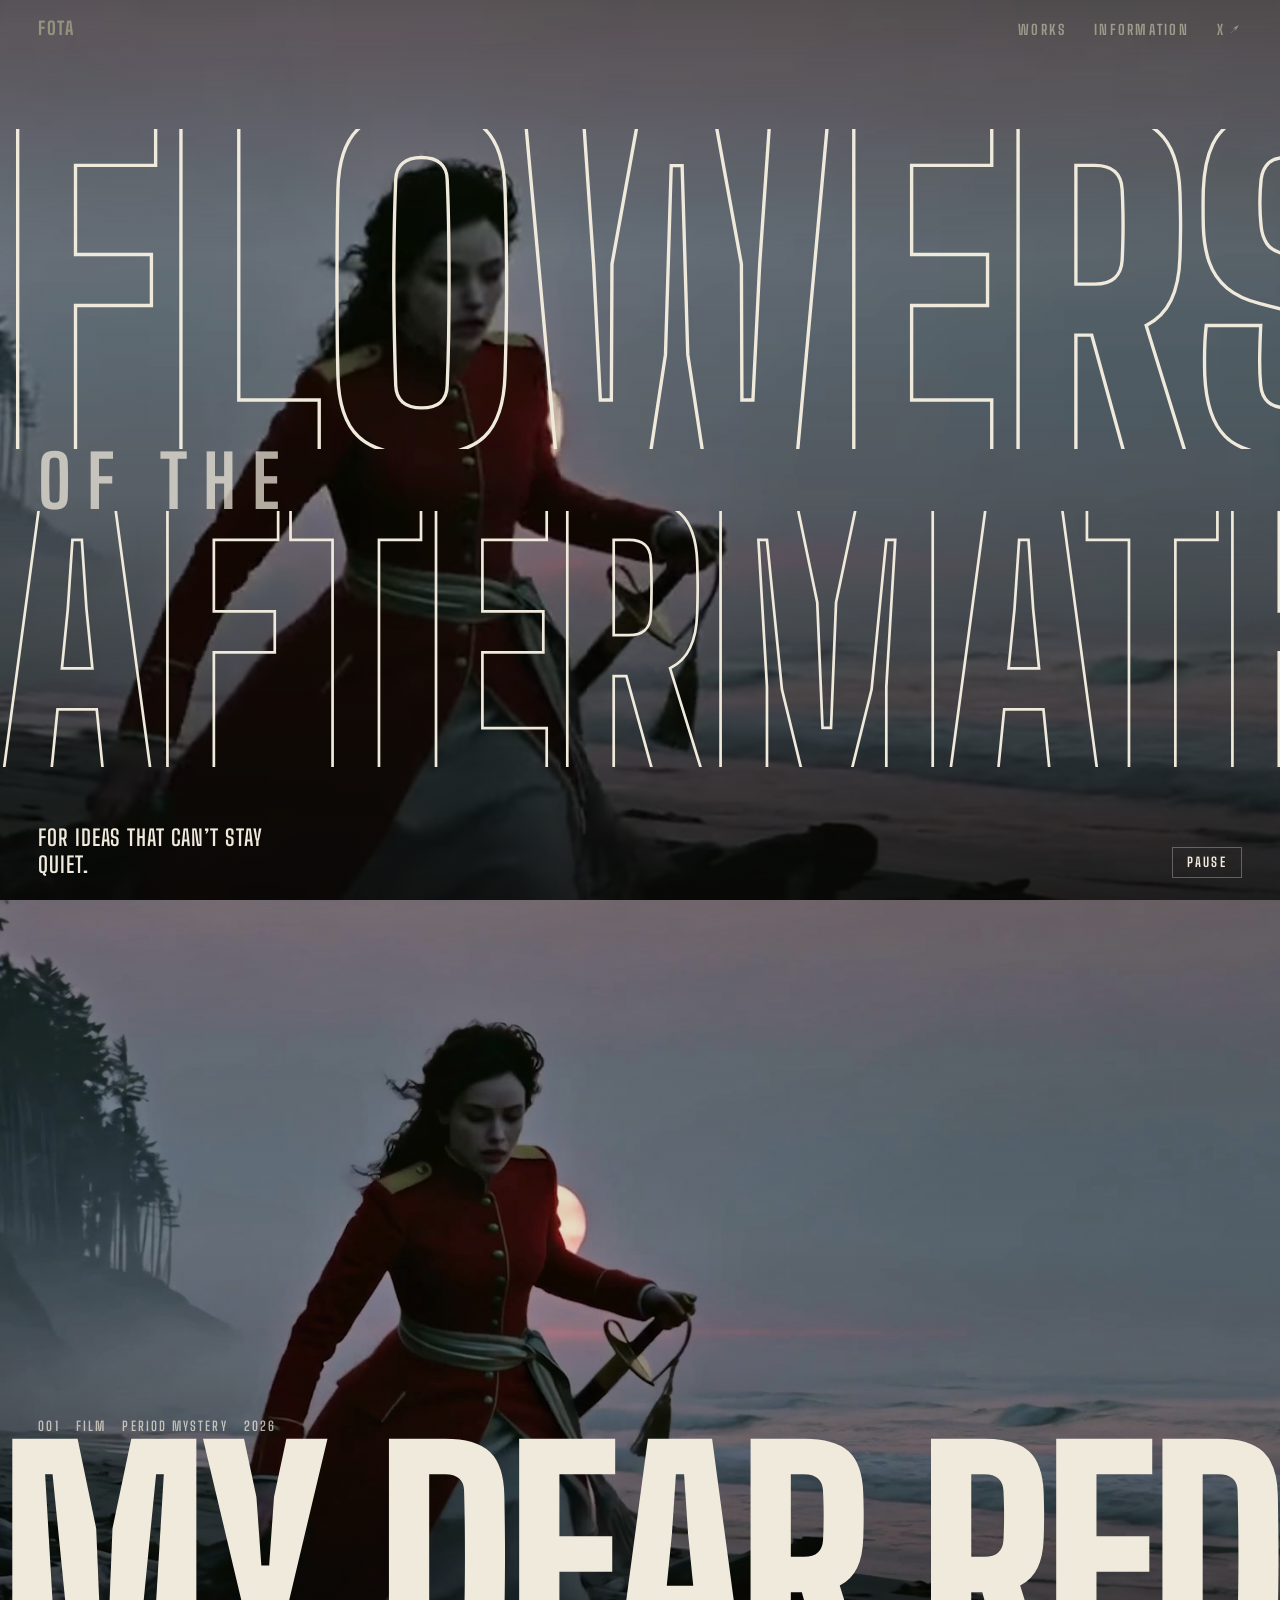
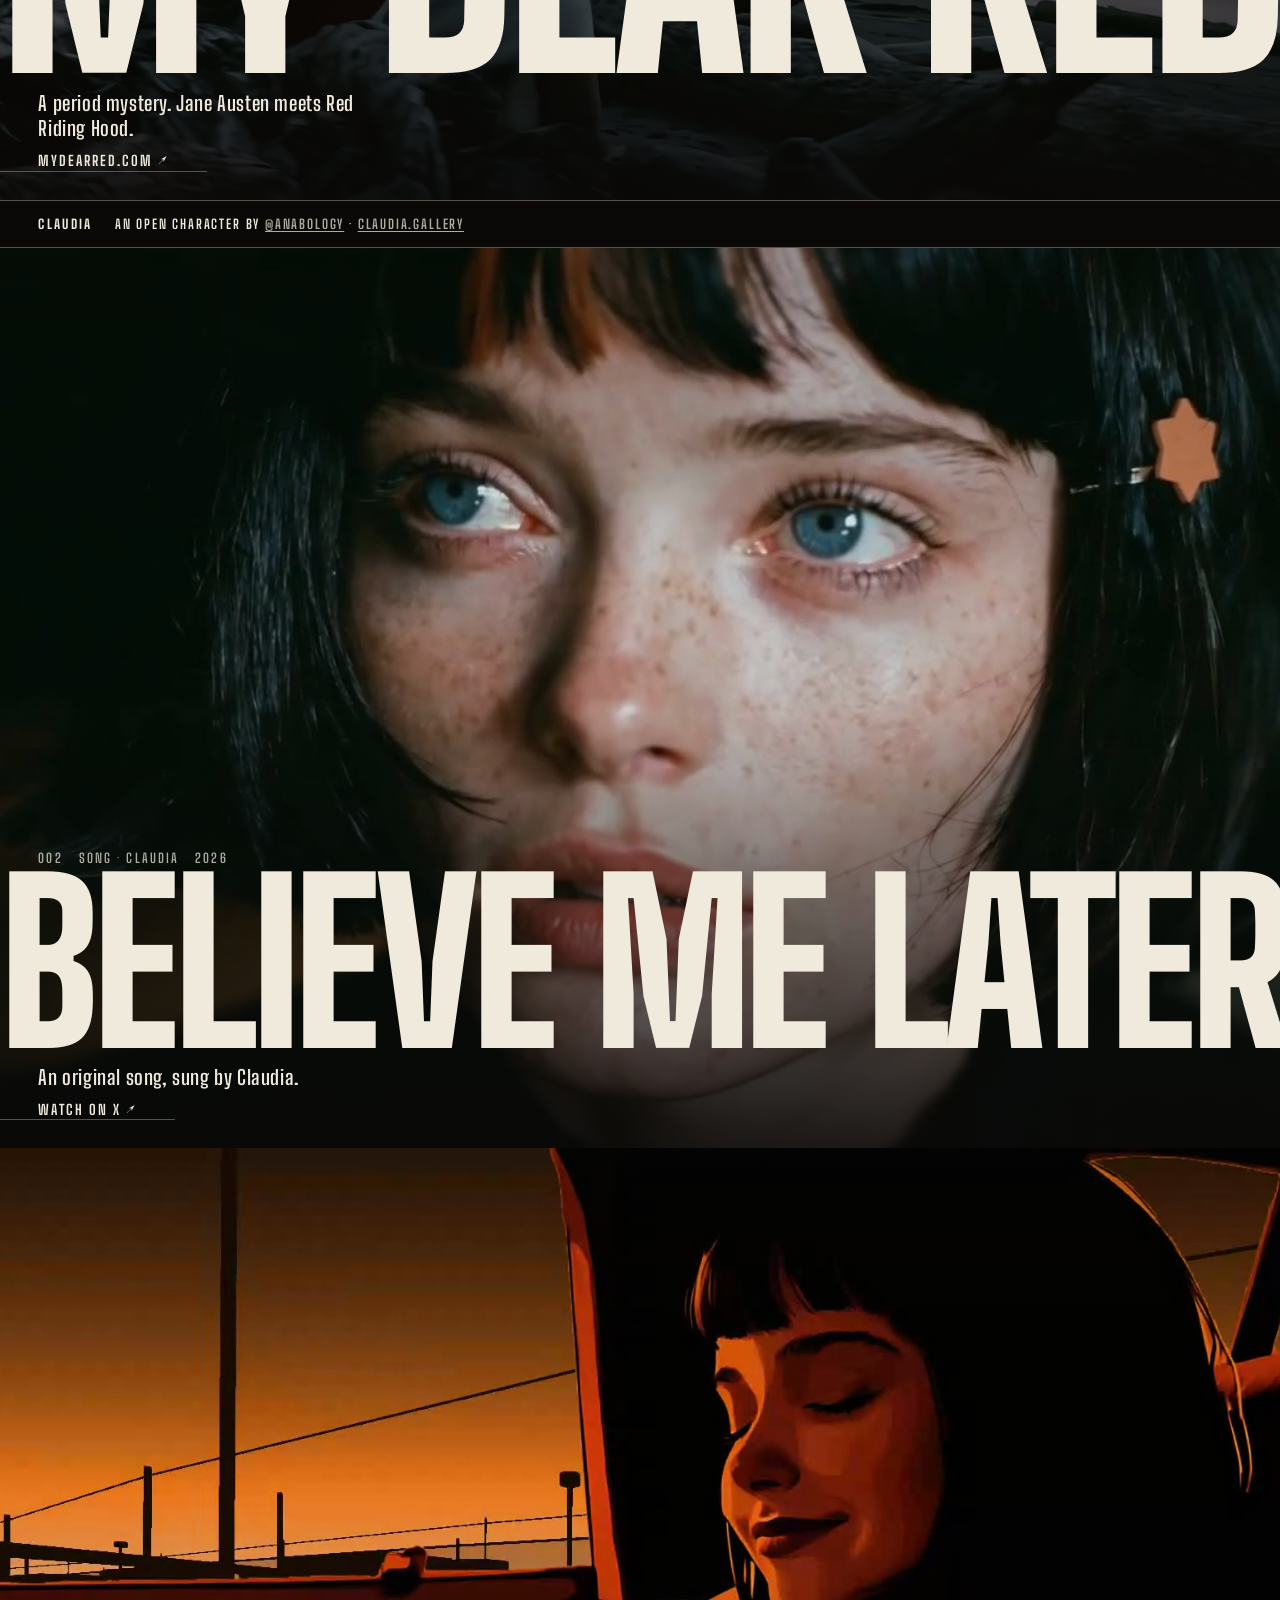
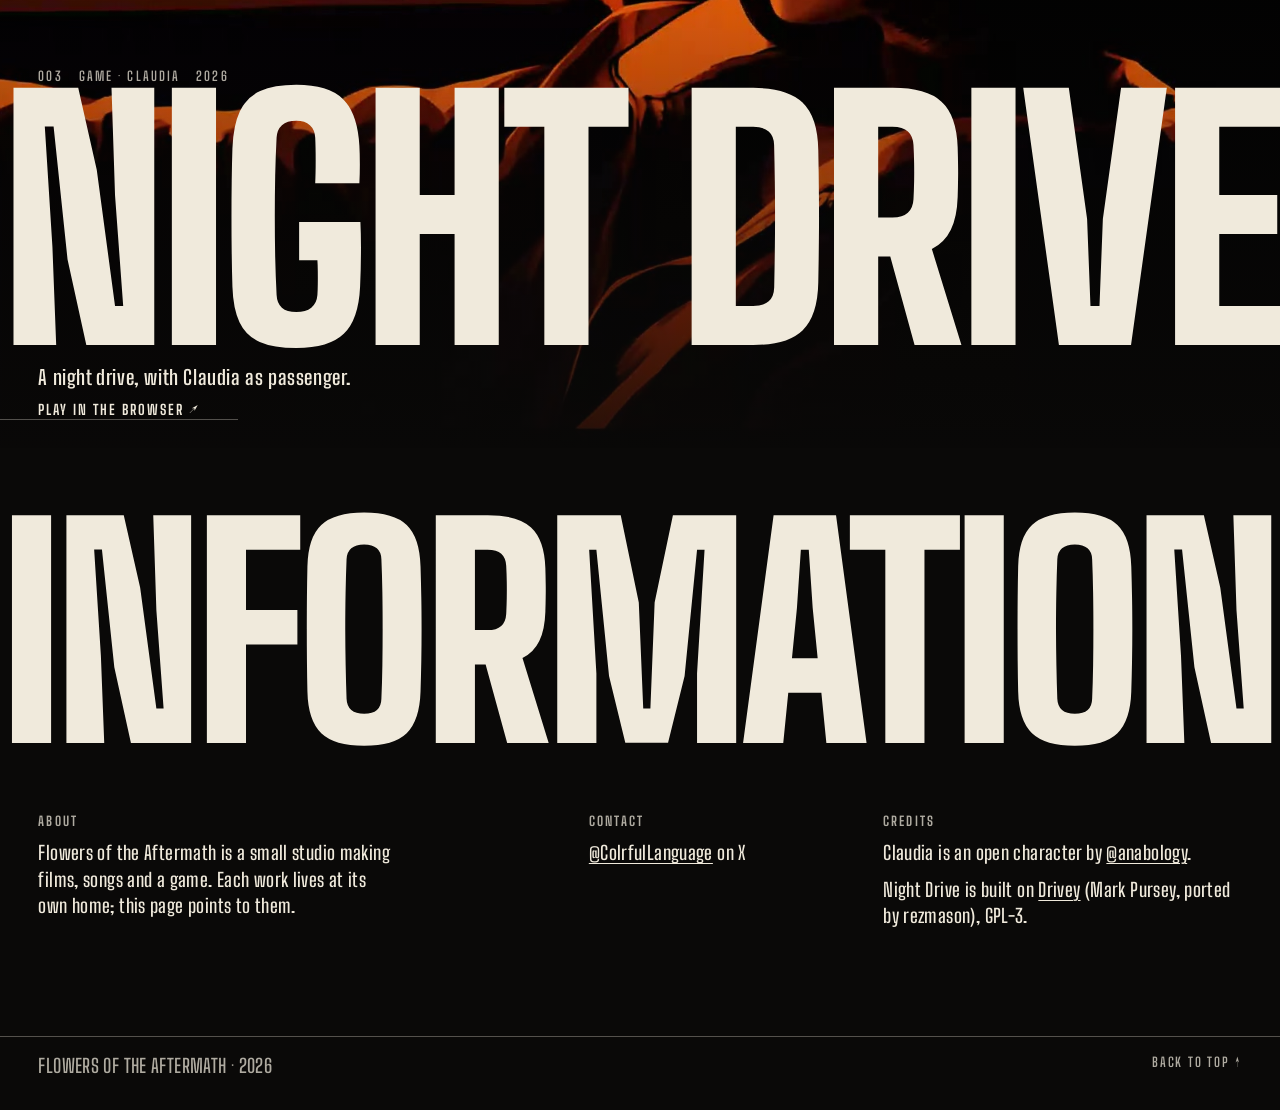
==== commit 50cad95c: "Hero wordmark: outlined letters so footage shows through" ====
--- a/index.html
+++ b/index.html
@@ -25,7 +25,7 @@
   <meta name="twitter:image" content="https://flowersoftheaftermath.com/assets/studio/og.jpg">
   <meta name="theme-color" content="#0a0908">
   <link rel="preload" href="assets/studio/fonts/BigShoulders.woff2" as="font" type="font/woff2" crossorigin>
-  <link rel="stylesheet" href="assets/studio/style.css?v=launch1">
+  <link rel="stylesheet" href="assets/studio/style.css?v=outline1">
 </head>
 <body>
   <a class="skip" href="#works">Skip to the works</a>
--- a/assets/studio/style.css
+++ b/assets/studio/style.css
@@ -90,3 +90,5 @@
   *,*::before,*::after{animation:none!important;transition:none!important}
   html.reduce .poster .bg-video[poster], html.reduce .hero .bg-video{/* stills remain */}
 }
+/* outlined hero wordmark: footage shows through the letters */
+.hero-mark .fit{color:transparent;-webkit-text-stroke:max(1.5px,.008em) var(--bone);text-stroke:max(1.5px,.008em) var(--bone)}
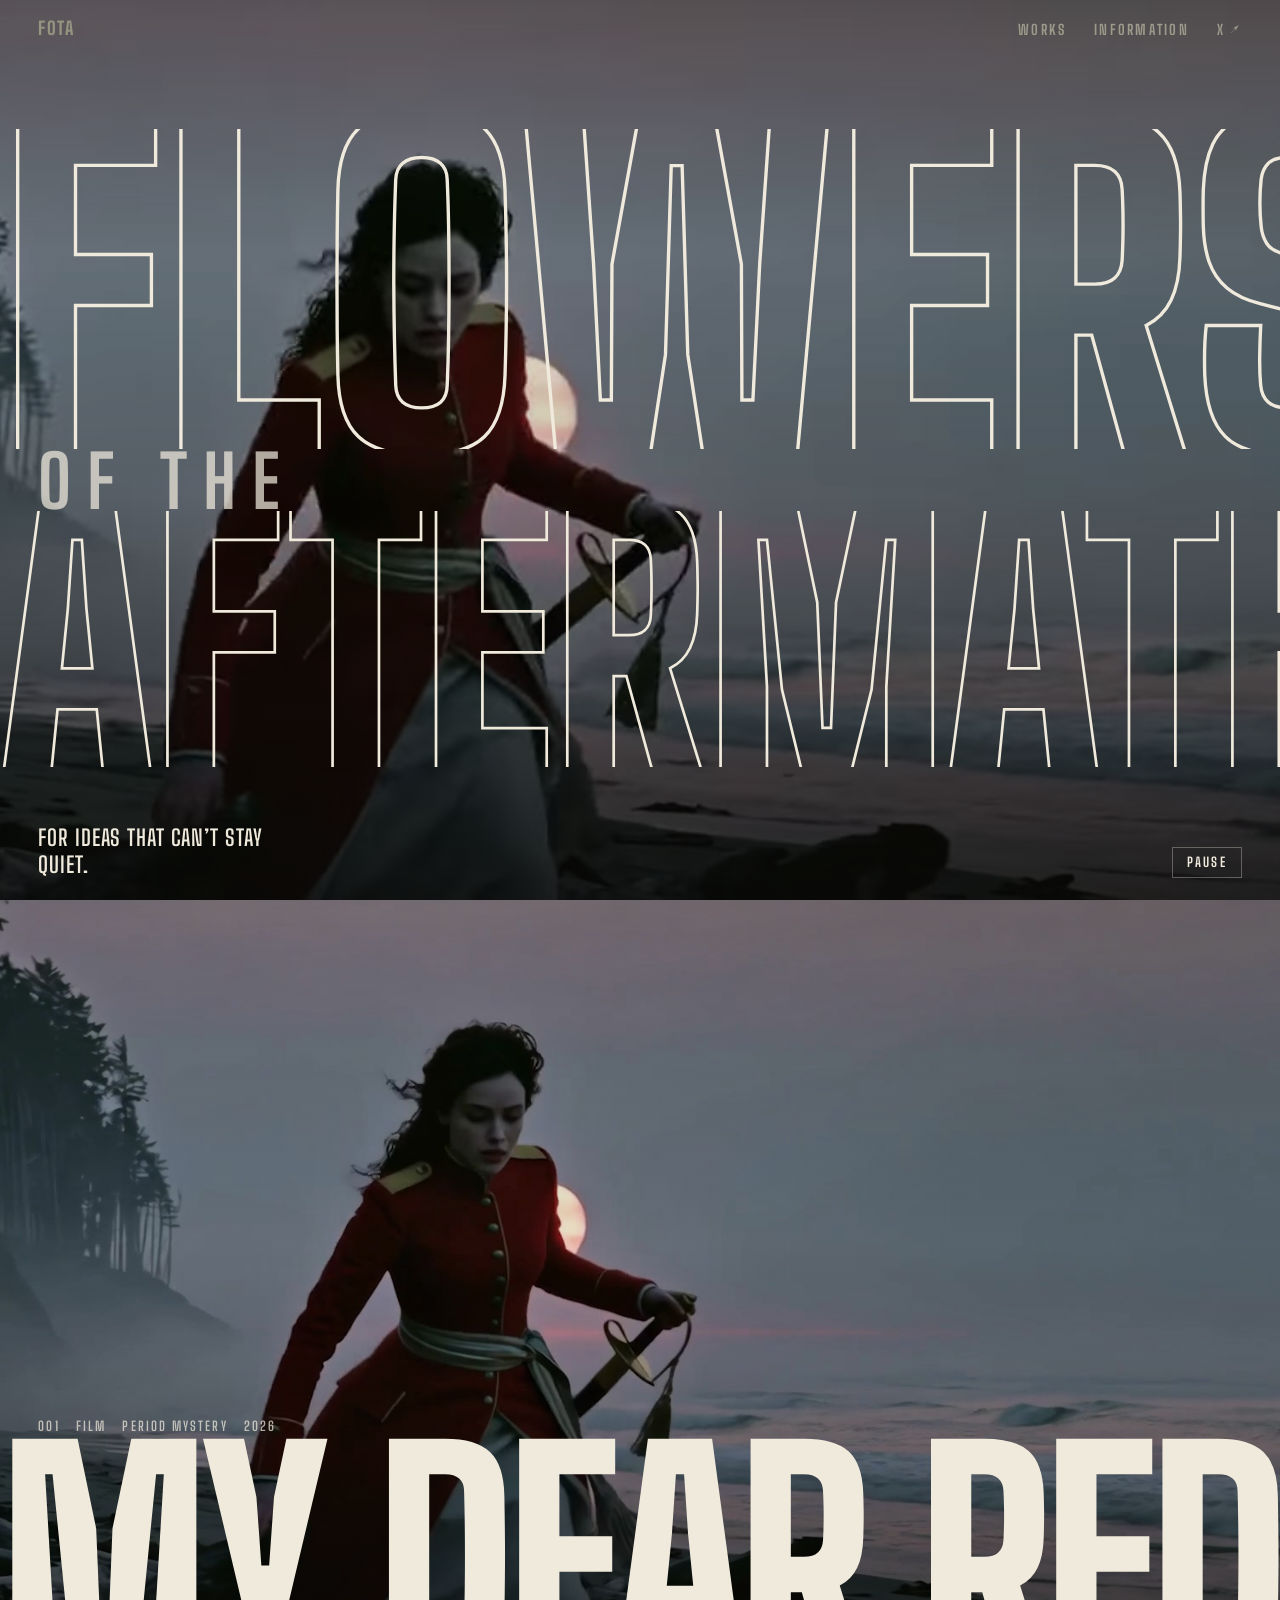
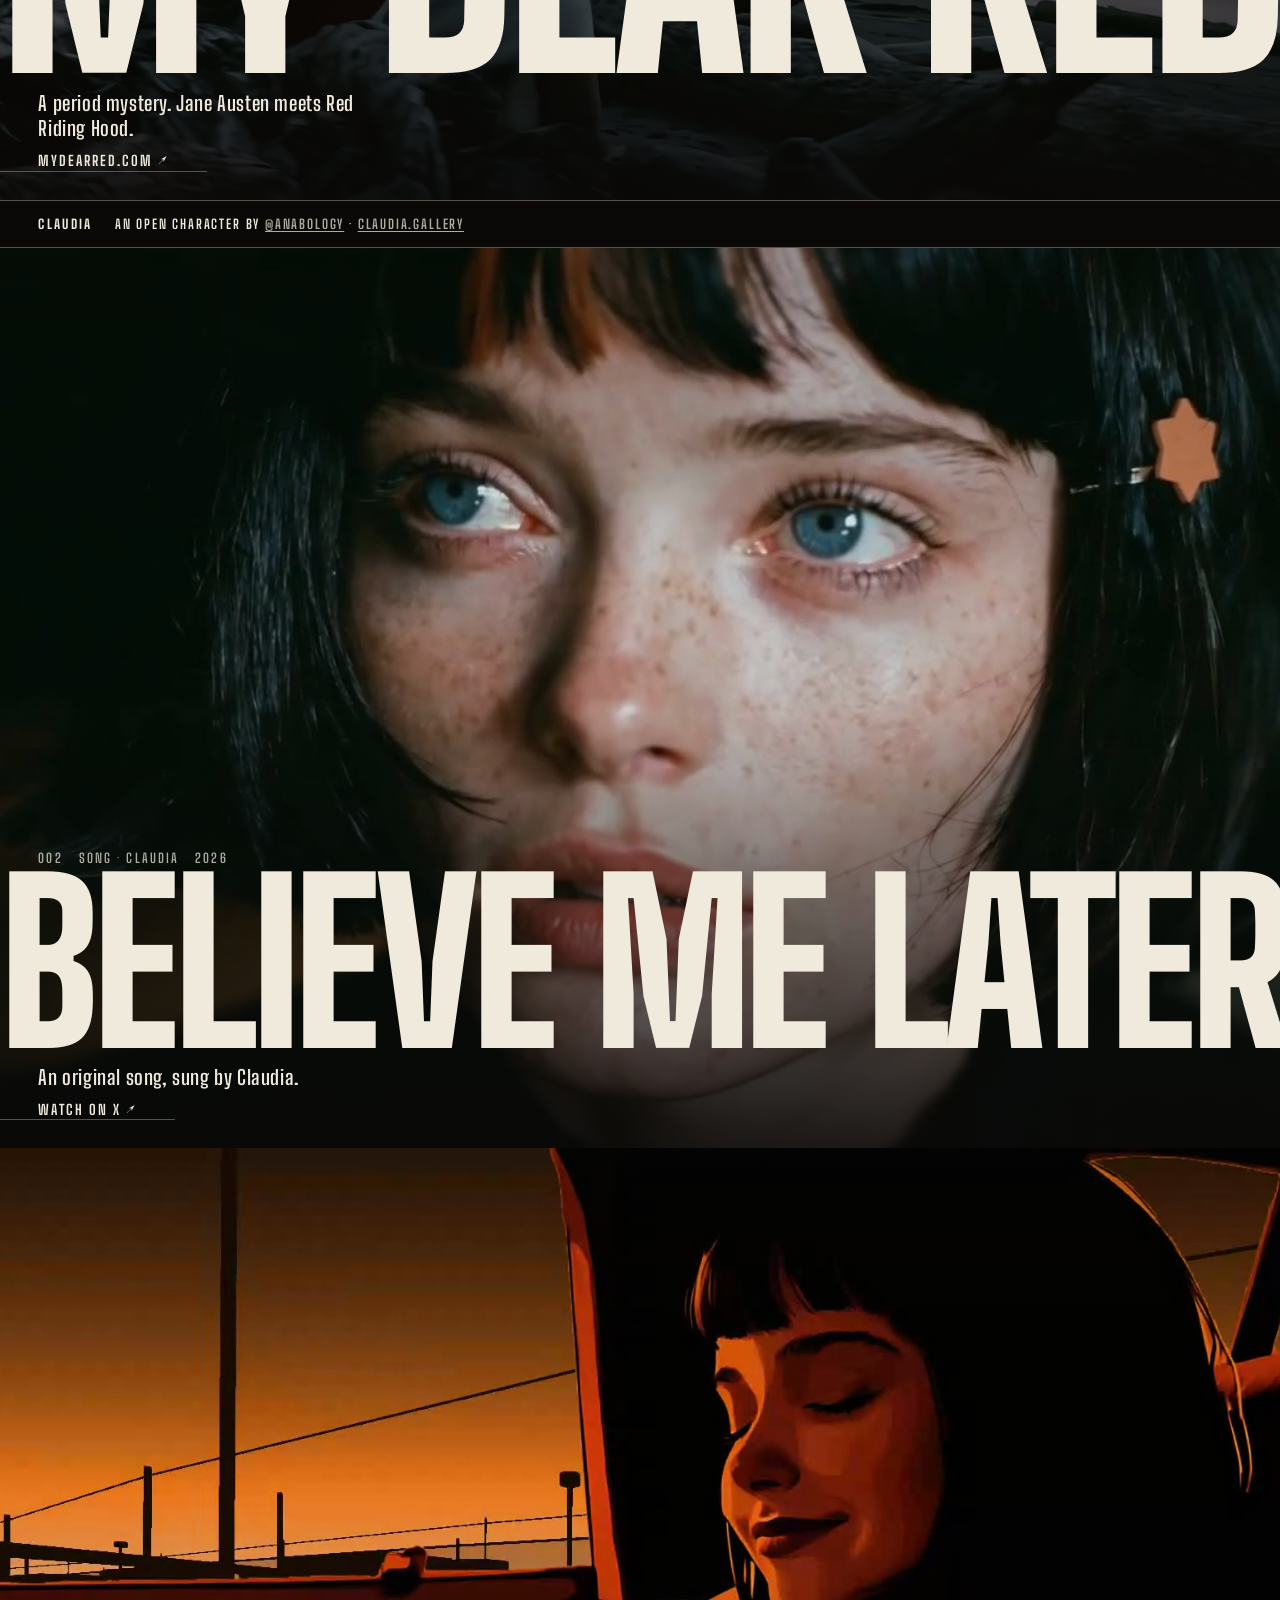
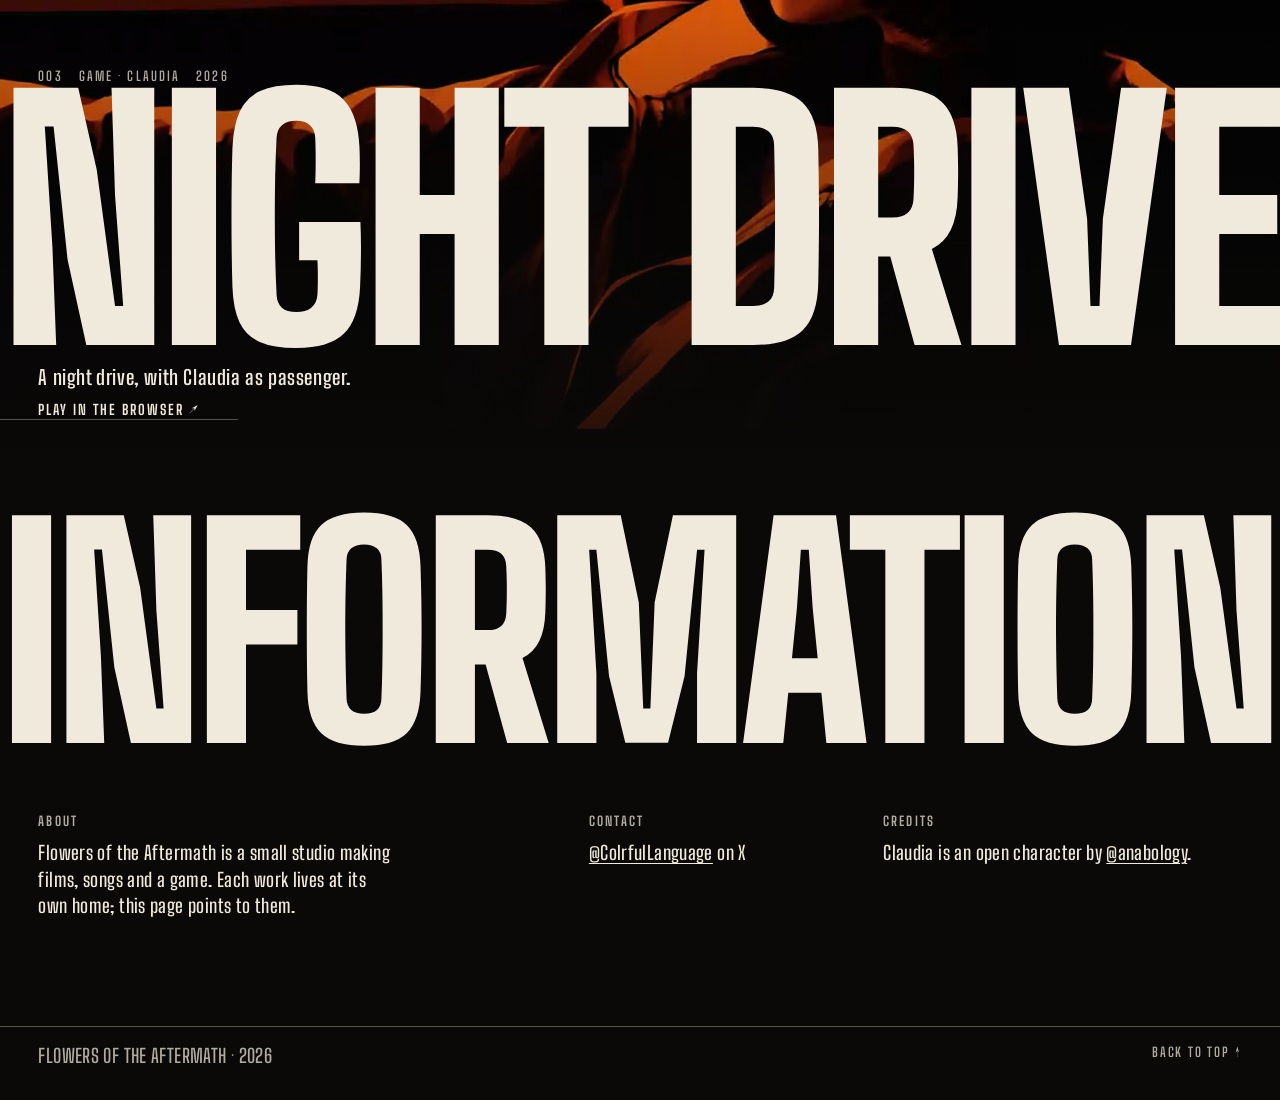
==== commit b79eb646: "Homepage: remove Drivey credit line (credited in Night Drive code)" ====
--- a/index.html
+++ b/index.html
@@ -141,7 +141,6 @@
         <div>
           <h3>Credits</h3>
           <p>Claudia is an open character by <a href="https://x.com/anabology" rel="noopener">@anabology</a>.</p>
-          <p>Night Drive is built on <a href="https://github.com/Rezmason/drivey" rel="noopener">Drivey</a> (Mark Pursey, ported by rezmason), GPL-3.</p>
         </div>
       </div>
       <footer class="foot">
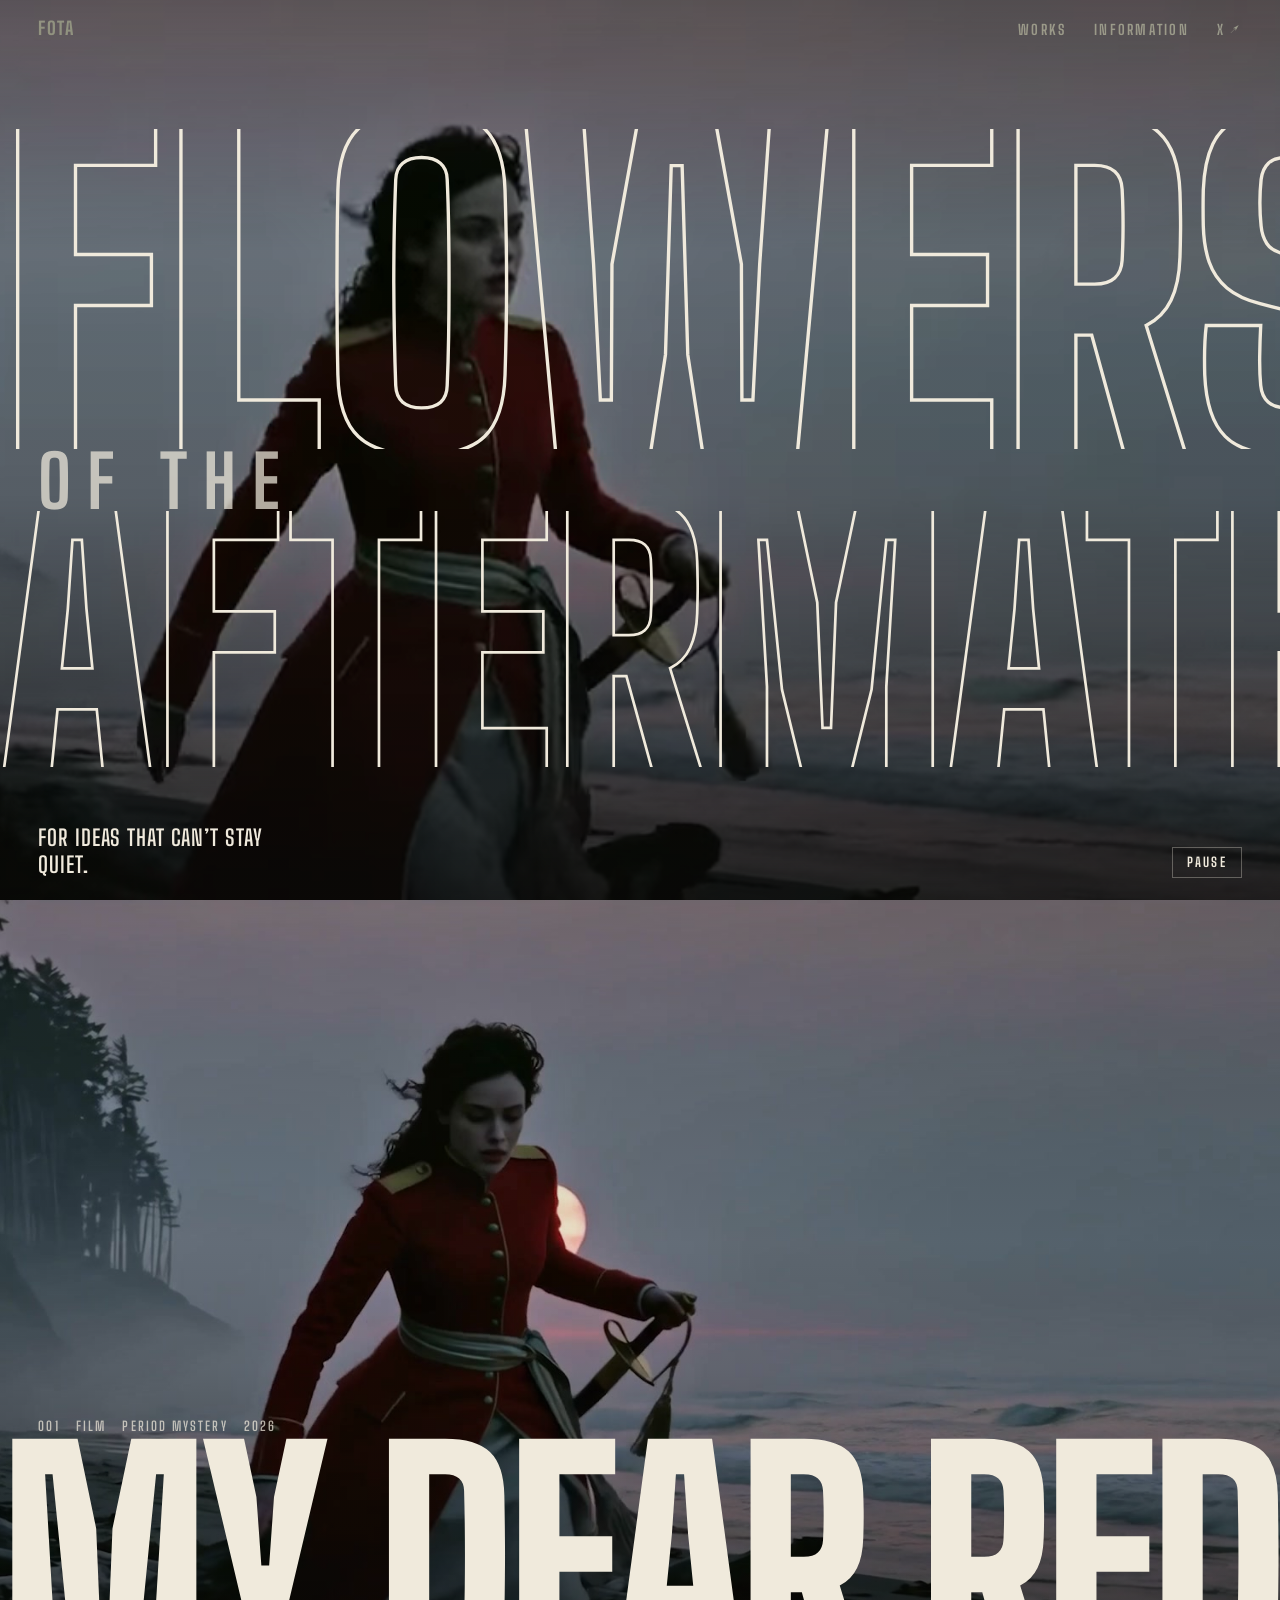
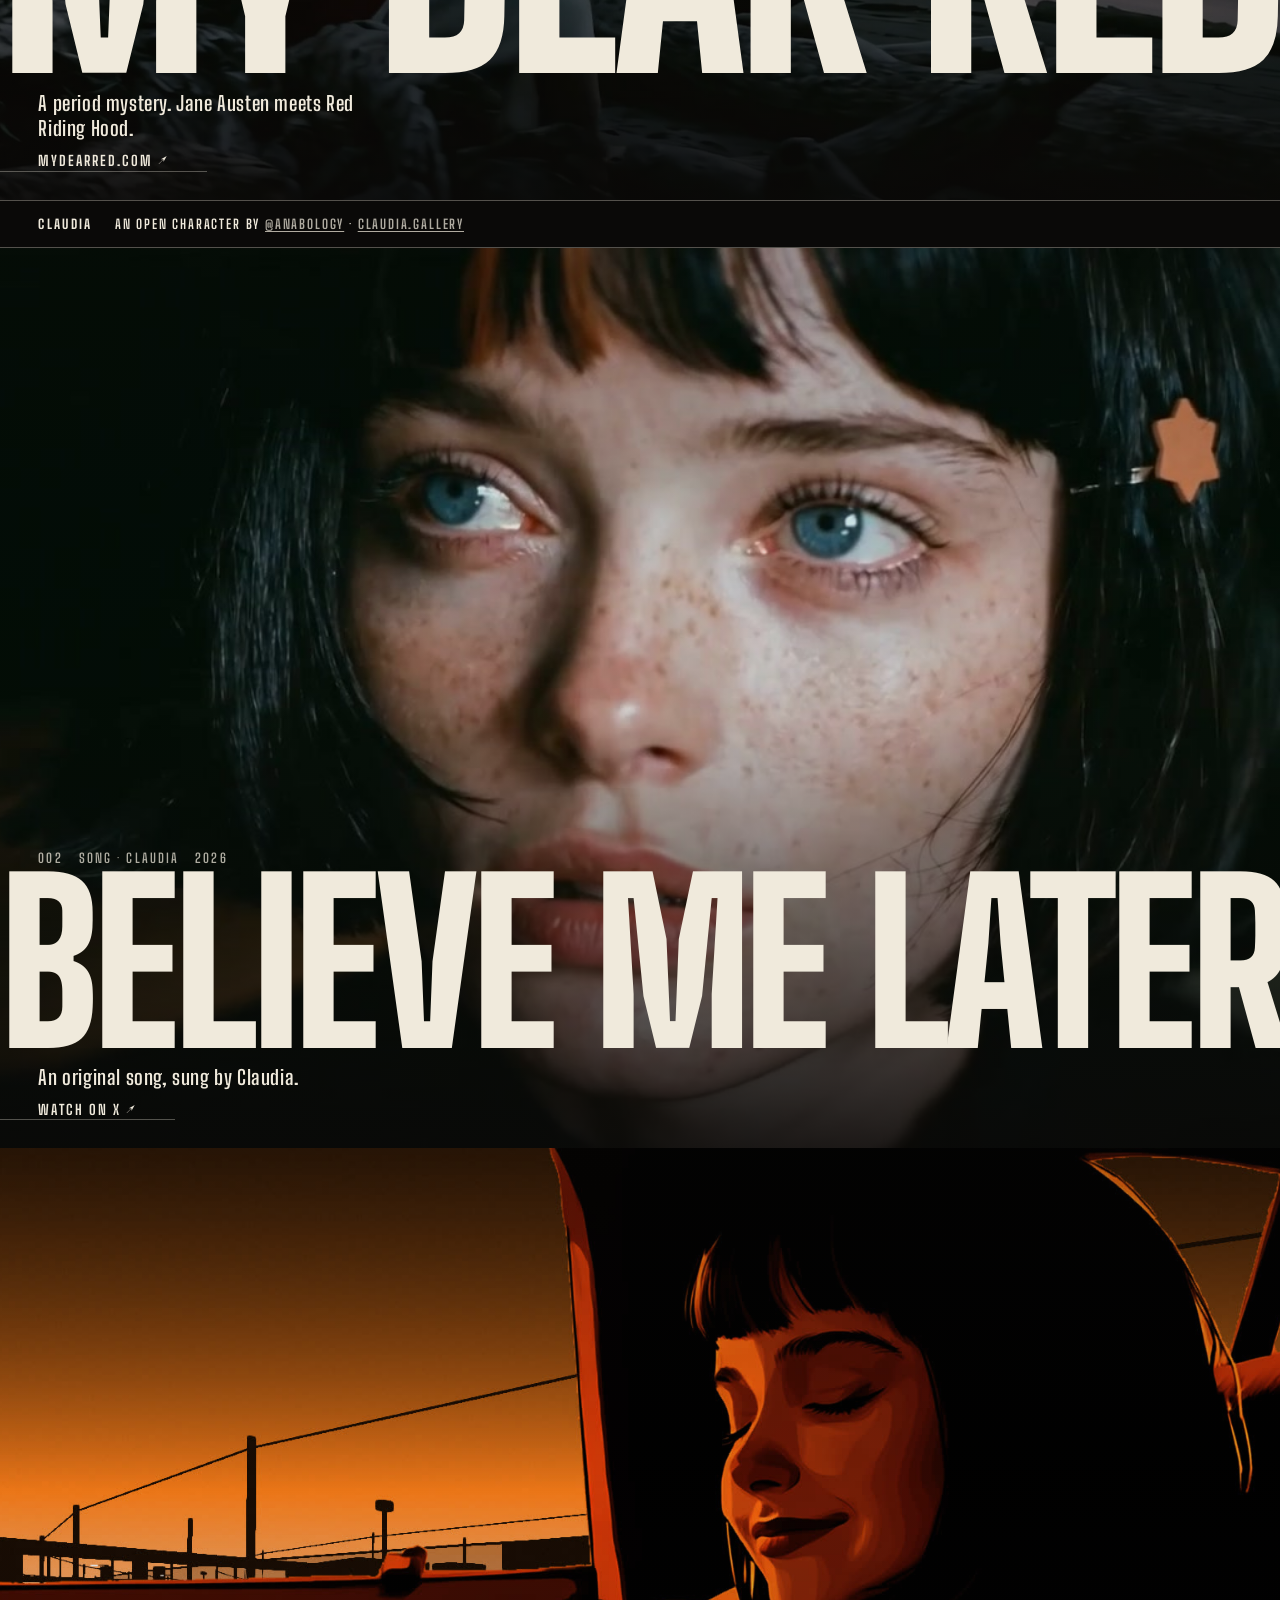
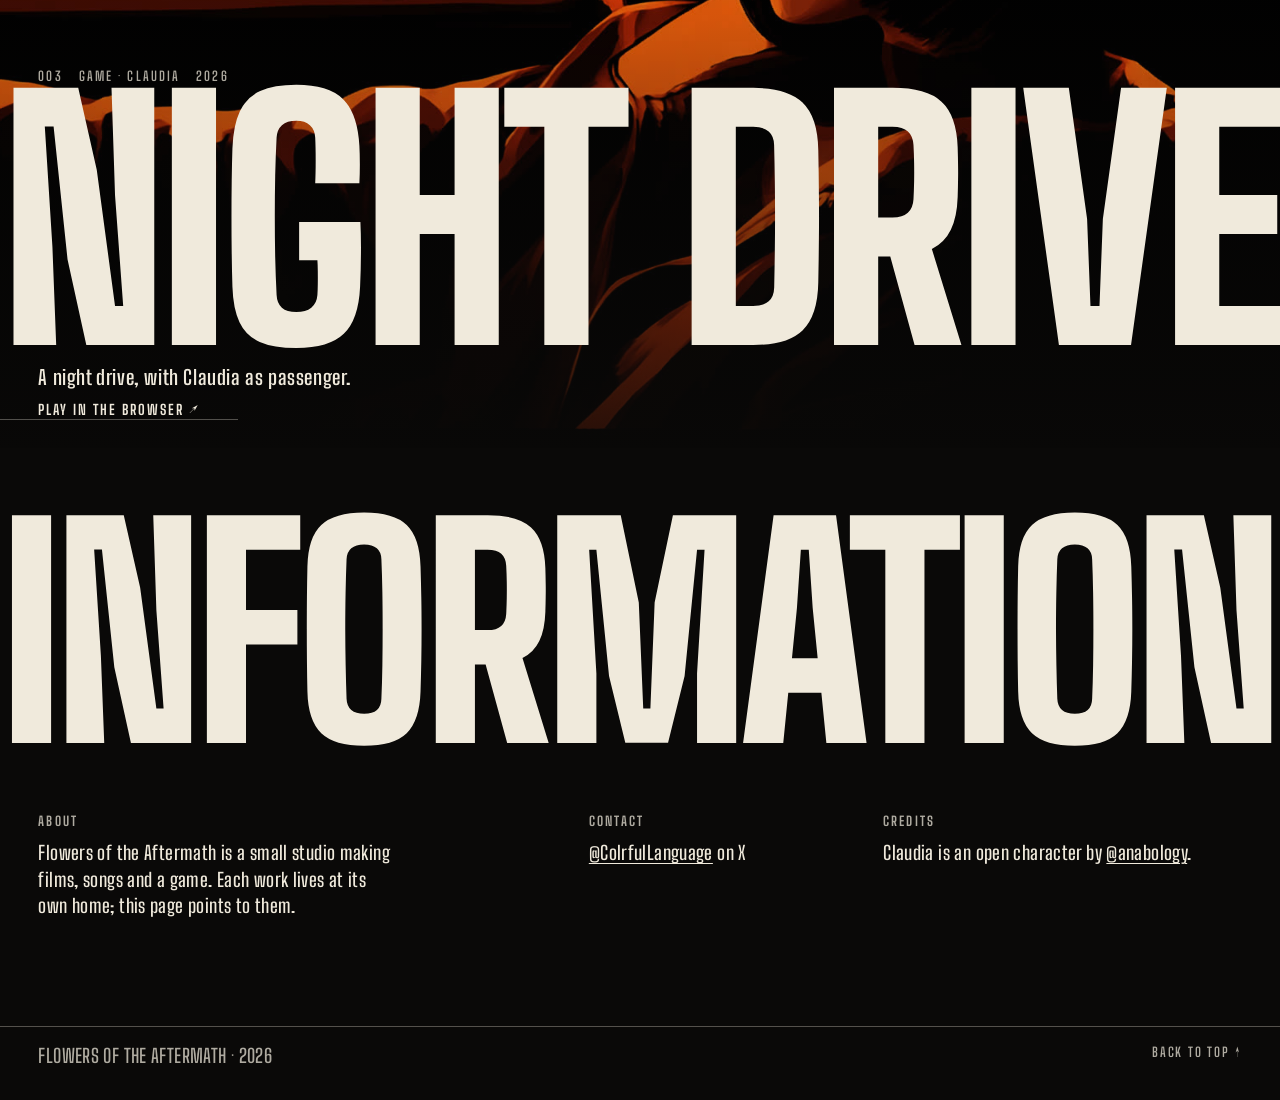
==== commit 2b9b2fb2: "Homepage: smooth Night Drive footage (real-time 24/30 fps game capture) in reel and poster clip; bum" ====
--- a/index.html
+++ b/index.html
@@ -44,8 +44,8 @@
       <video id="reel" class="bg-video" muted autoplay loop playsinline preload="auto"
              poster="assets/studio/media/reel-poster.jpg"
              aria-label="Silent reel cutting between My Dear Red, Night Drive and Believe Me Later">
-        <source src="assets/studio/media/reel.webm" type="video/webm">
-        <source src="assets/studio/media/reel.mp4" type="video/mp4">
+        <source src="assets/studio/media/reel.webm?v=2" type="video/webm">
+        <source src="assets/studio/media/reel.mp4?v=2" type="video/mp4">
       </video>
       <script>
         if (window.matchMedia && matchMedia('(prefers-reduced-motion: reduce)').matches) {
@@ -109,9 +109,9 @@
       </article>
 
       <article class="poster" id="w-nd">
-        <video class="bg-video" muted loop playsinline preload="auto" poster="assets/studio/media/still-nd.jpg"
+        <video class="bg-video" muted loop playsinline preload="auto" poster="assets/studio/media/still-nd.jpg?v=2"
                aria-label="Night Drive, Claudia in the passenger seat at night">
-          <source src="assets/studio/media/clip-nd.mp4" type="video/mp4">
+          <source src="assets/studio/media/clip-nd.mp4?v=2" type="video/mp4">
         </video>
         <div class="shade poster-shade" aria-hidden="true"></div>
         <div class="poster-body">
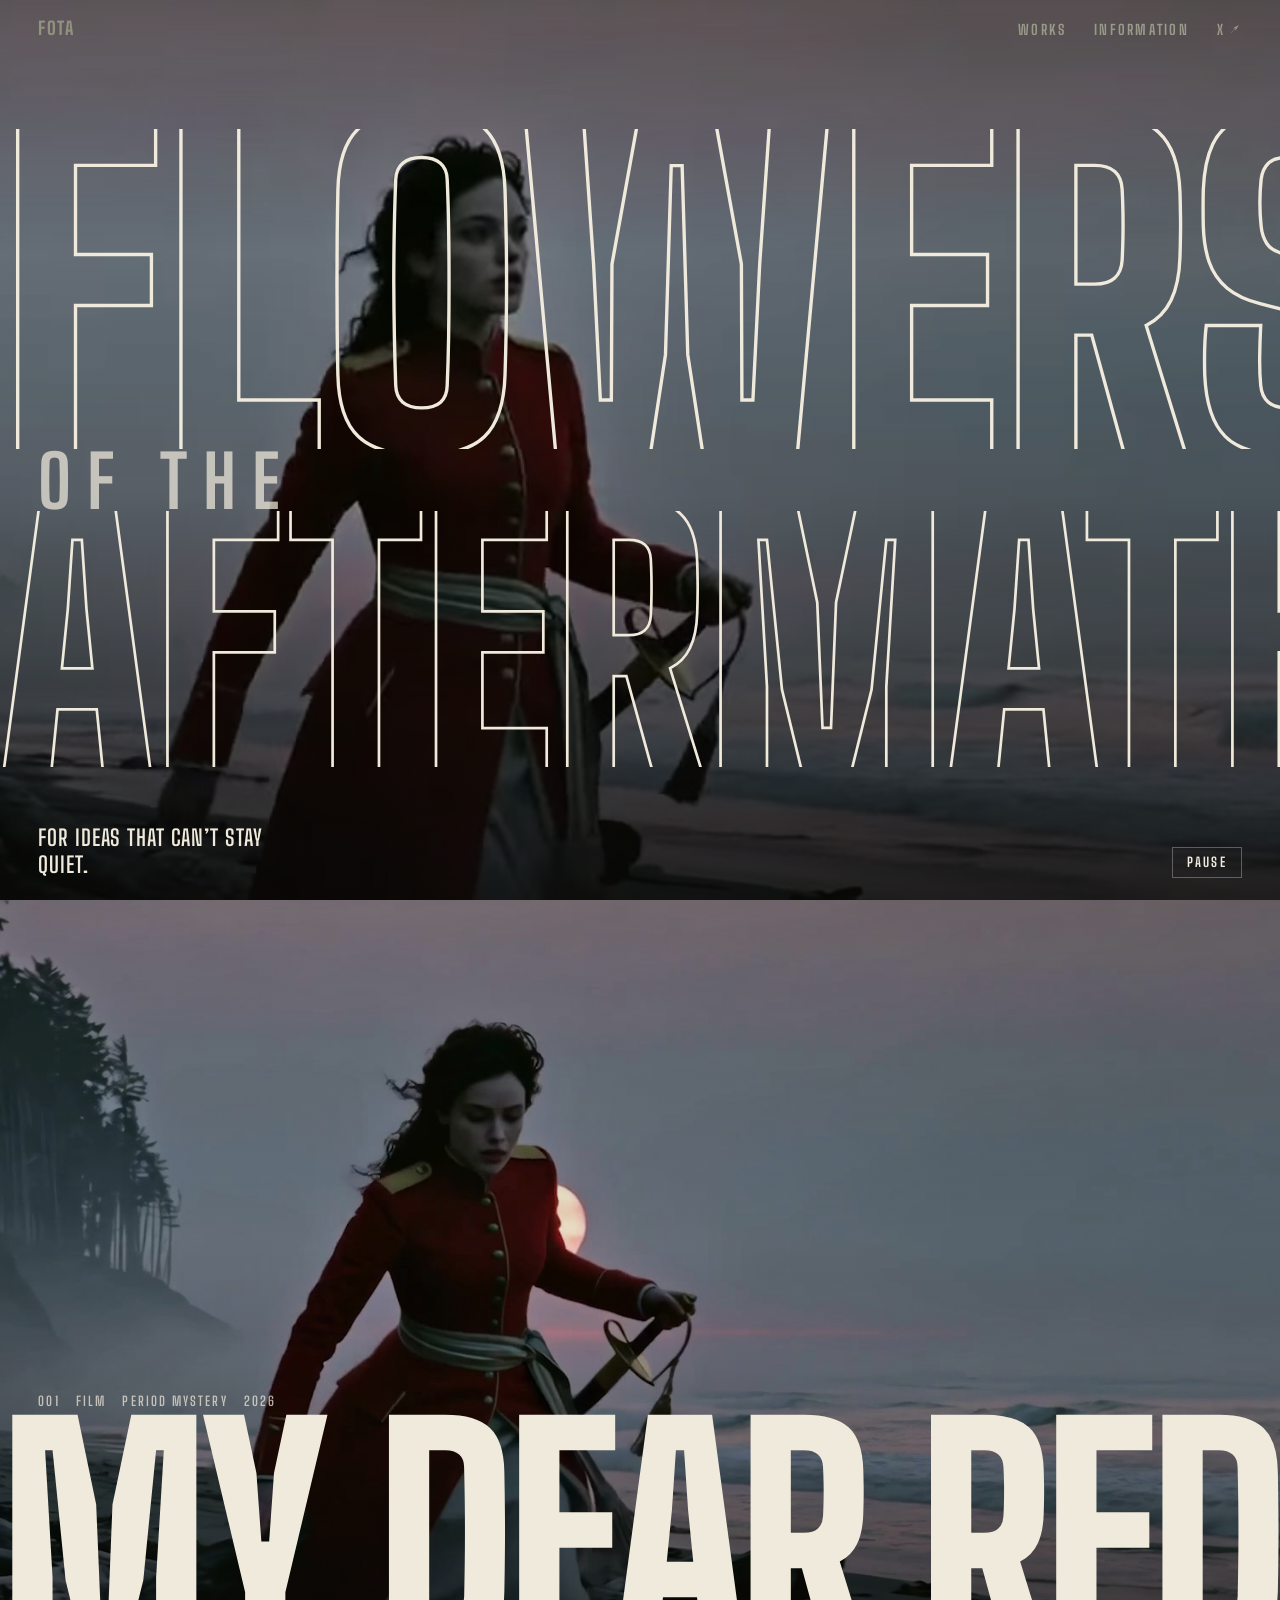
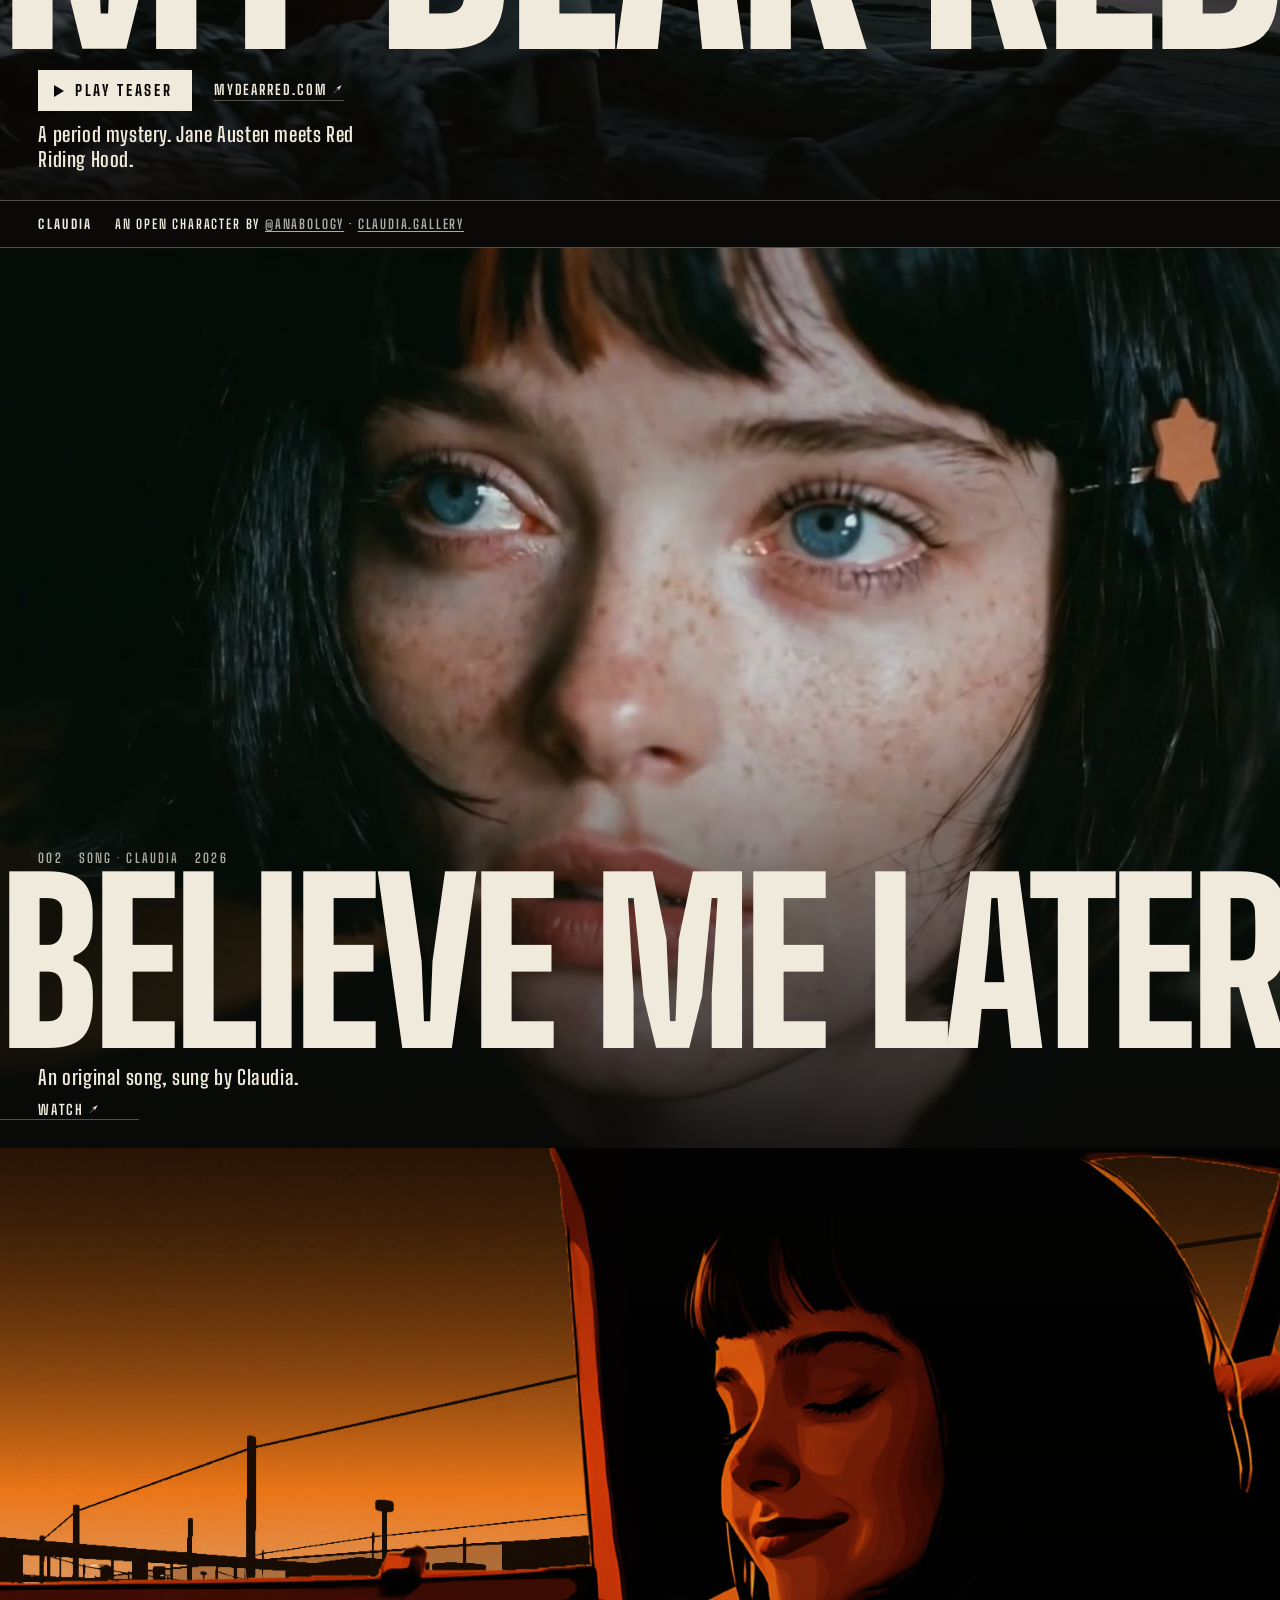
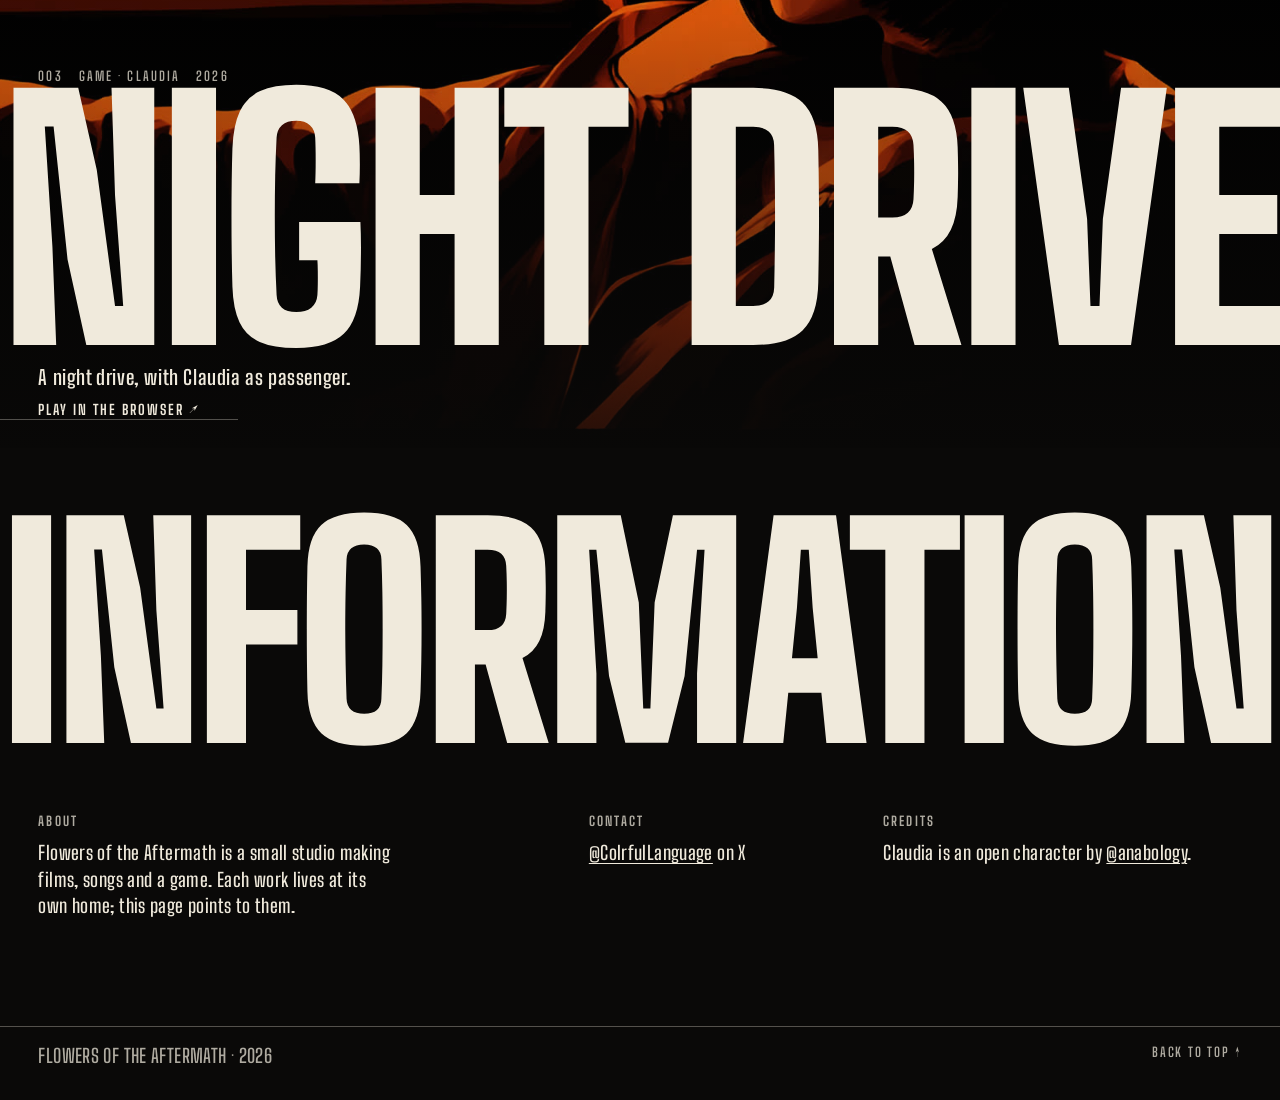
==== commit 9a598c7a: "Preview: self-hosted embeds. MDR 'Play teaser' lightbox on homepage, new /believe-me-later/ page wit" ====
--- a/index.html
+++ b/index.html
@@ -25,7 +25,7 @@
   <meta name="twitter:image" content="https://flowersoftheaftermath.com/assets/studio/og.jpg">
   <meta name="theme-color" content="#0a0908">
   <link rel="preload" href="assets/studio/fonts/BigShoulders.woff2" as="font" type="font/woff2" crossorigin>
-  <link rel="stylesheet" href="assets/studio/style.css?v=outline1">
+  <link rel="stylesheet" href="assets/studio/style.css?v=embeds1">
 </head>
 <body>
   <a class="skip" href="#works">Skip to the works</a>
@@ -80,8 +80,11 @@
             <span>2026</span>
           </p>
           <h2 class="fit title">My Dear Red</h2>
+          <p class="actions">
+            <button class="play-btn" type="button" data-lightbox="teaser-box" aria-haspopup="dialog">Play teaser</button>
+            <a class="go" href="https://mydearred.com/">mydearred.com ↗</a>
+          </p>
           <p class="tag">A period mystery. Jane Austen meets Red Riding Hood.</p>
-          <a class="go" href="https://mydearred.com/">mydearred.com ↗</a>
         </div>
       </article>
 
@@ -104,7 +107,7 @@
           </p>
           <h2 class="fit title">Believe Me Later</h2>
           <p class="tag">An original song, sung by Claudia.</p>
-          <a class="go" href="https://x.com/ColrfulLanguage/status/2117996839488106762" rel="noopener">Watch on X ↗</a>
+          <a class="go" href="/believe-me-later/">Watch ↗</a>
         </div>
       </article>
 
@@ -149,6 +152,18 @@
       </footer>
     </section>
   </main>
-  <script src="assets/studio/js/main.js?v=launch1" defer></script>
+
+  <!-- My Dear Red teaser lightbox: one native player, sound only after the click. -->
+  <dialog class="lightbox" id="teaser-box" aria-label="My Dear Red teaser">
+    <div class="lb-frame">
+      <video class="lb-video" controls playsinline preload="none"
+             poster="assets/studio/media/teaser-mdr-poster.jpg"
+             aria-label="My Dear Red teaser">
+        <source src="assets/studio/media/teaser-mdr.mp4" type="video/mp4">
+      </video>
+    </div>
+    <button class="lb-close" type="button" aria-label="Close the teaser">Close ✕</button>
+  </dialog>
+  <script src="assets/studio/js/main.js?v=embeds1" defer></script>
 </body>
 </html>
--- a/assets/studio/style.css
+++ b/assets/studio/style.css
@@ -92,3 +92,42 @@
 }
 /* outlined hero wordmark: footage shows through the letters */
 .hero-mark .fit{color:transparent;-webkit-text-stroke:max(1.5px,.008em) var(--bone);text-stroke:max(1.5px,.008em) var(--bone)}
+
+/* ---------- embeds (preview-embeds) ---------- */
+.actions{display:flex;flex-wrap:wrap;align-items:center;gap:12px 22px;margin:14px 0 0;padding:0 var(--pad)}
+.actions .go{padding:0;margin:0}
+.play-btn{display:inline-flex;align-items:center;gap:.7em;margin:0;cursor:pointer;
+  font:700 15px/1 var(--display);font-variation-settings:"opsz" 14,"wght" 700;letter-spacing:.18em;text-transform:uppercase;
+  color:var(--ink);background:var(--bone);border:1px solid var(--bone);padding:12px 18px 12px 15px;
+  transition:background .2s ease,color .2s ease}
+.play-btn::before{content:"";width:0;height:0;border-style:solid;border-width:6px 0 6px 10px;border-color:transparent transparent transparent currentColor}
+.play-btn:hover{background:transparent;color:var(--bone)}
+.play-btn:focus-visible{outline:2px solid var(--bone);outline-offset:3px}
+
+html.lb-open{overflow:hidden}
+.lightbox{width:100vw;height:100vh;height:100dvh;max-width:none;max-height:none;margin:0;padding:0;border:0;
+  background:var(--ink);color:var(--bone)}
+.lightbox[open]{display:grid;place-items:center}
+.lightbox::backdrop{background:rgba(10,9,8,.9)}
+.lb-frame{width:min(94vw,calc((100dvh - 120px) * 16 / 9));aspect-ratio:16/9;background:#000;box-shadow:0 0 0 1px var(--line)}
+.lb-video{display:block;width:100%;height:100%;object-fit:contain;background:#000}
+.lb-close{position:fixed;top:14px;right:var(--pad);z-index:2;cursor:pointer;
+  font:600 13px/1 var(--display);font-variation-settings:"opsz" 12,"wght" 600;letter-spacing:.16em;text-transform:uppercase;
+  color:var(--bone);background:rgba(10,9,8,.6);border:1px solid var(--line);padding:10px 14px}
+.lb-close:hover{background:var(--bone);color:var(--ink)}
+
+/* ---------- work page (e.g. /believe-me-later/) ---------- */
+.work-page{min-height:100svh;padding:clamp(72px,10vh,110px) 0 0;background:var(--ink)}
+.work-page .billing{margin-bottom:.6em}
+.page-title{display:block;margin:0;line-height:.82;text-transform:uppercase;white-space:nowrap;
+  font-variation-settings:"opsz" 72,"wght" 800;letter-spacing:-.03em;font-size:12vw}
+.work-player{width:min(calc(100% - 2 * var(--pad)),calc((100svh - 400px) * 16 / 9));min-width:min(calc(100% - 2 * var(--pad)),560px);margin:clamp(20px,3vw,36px) auto 0;aspect-ratio:16/9;background:#000;box-shadow:0 0 0 1px var(--line)}
+.work-player video{display:block;width:100%;height:100%;object-fit:contain;background:#000}
+.work-meta{display:grid;grid-template-columns:2fr 1.4fr 1fr;gap:28px var(--pad);padding:clamp(24px,3vw,40px) var(--pad) 0}
+.work-meta h2{margin:0 0 10px;font-variation-settings:"opsz" 10,"wght" 600;font-size:13px;letter-spacing:.16em;text-transform:uppercase;color:var(--mute)}
+.work-meta p{margin:0 0 10px;max-width:44ch;font:450 clamp(16px,1.5vw,19px)/1.4 var(--display);font-variation-settings:"opsz" 16,"wght" 450;letter-spacing:.02em}
+.work-meta .go{padding:0;margin-top:0}
+@media (max-width:820px){
+  .work-meta{grid-template-columns:1fr}
+  .work-player{width:100%;min-width:0;margin-left:0;margin-right:0;box-shadow:none}
+}
